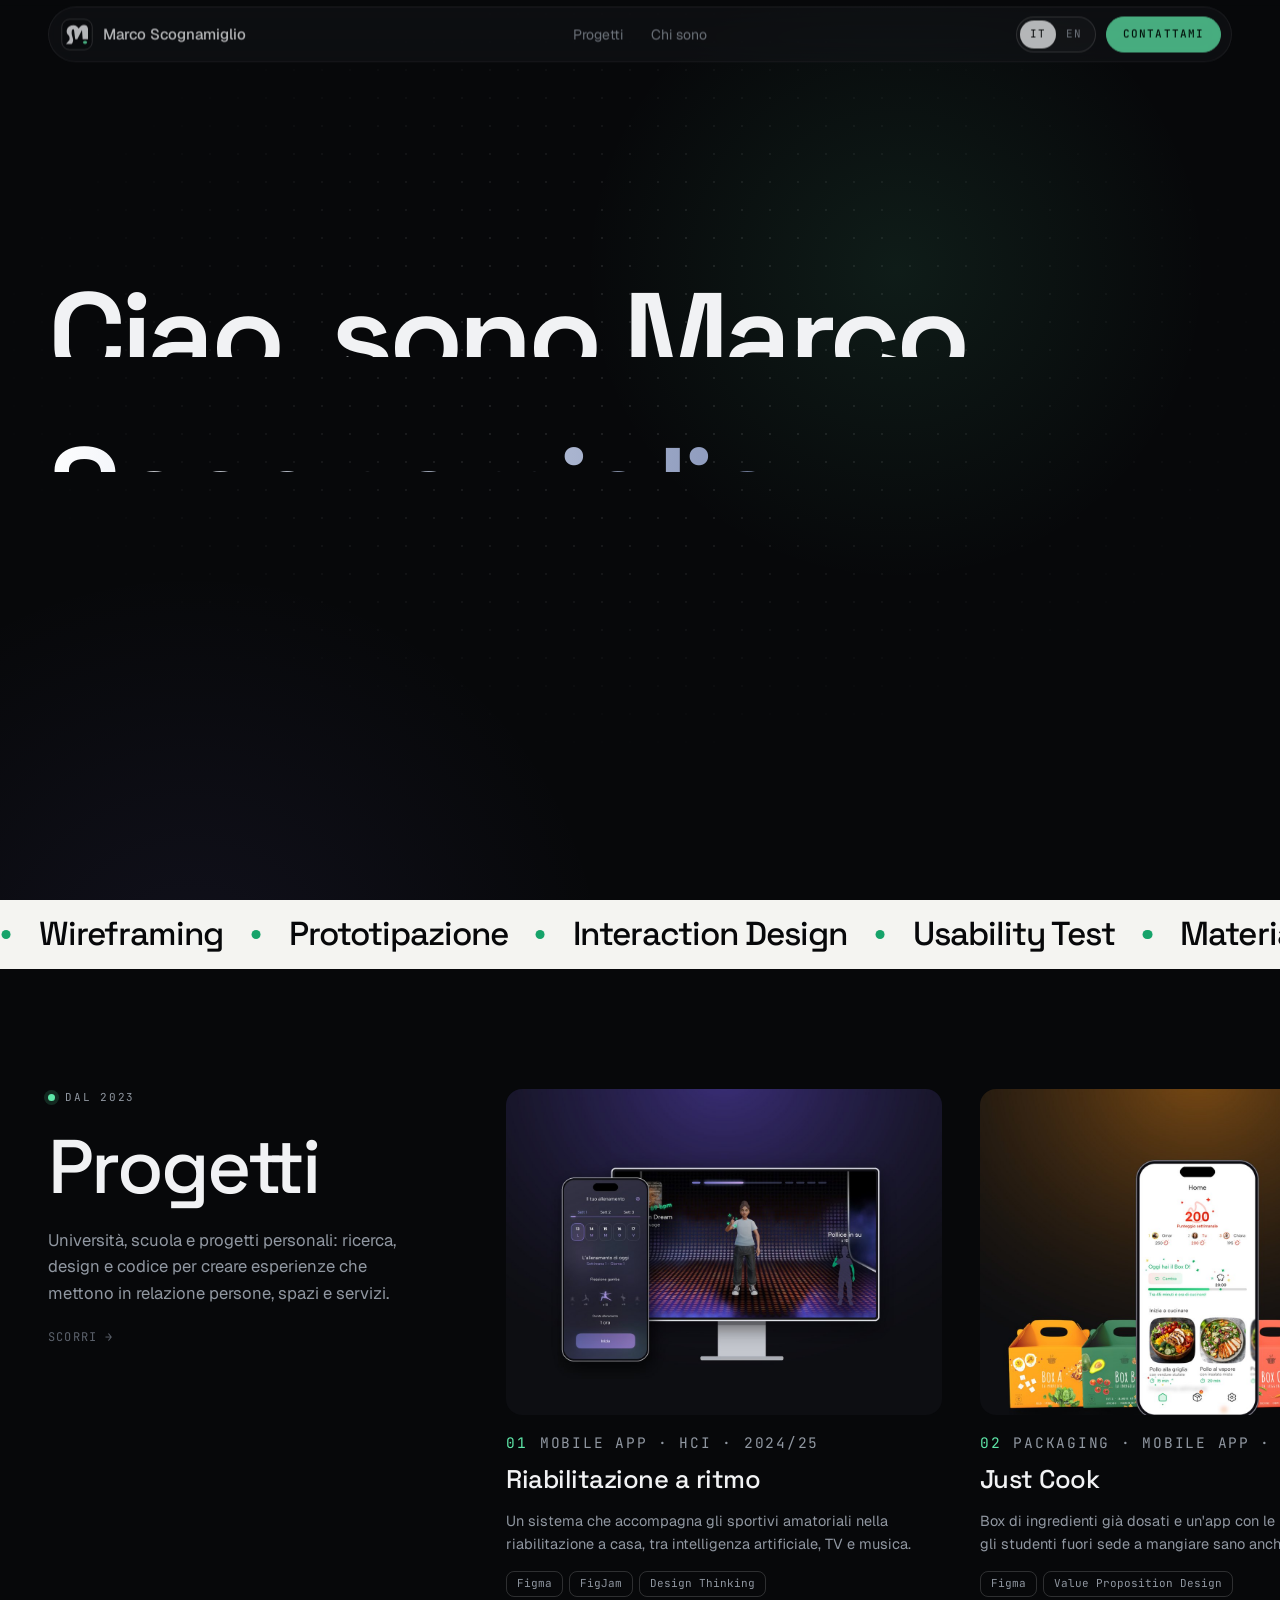
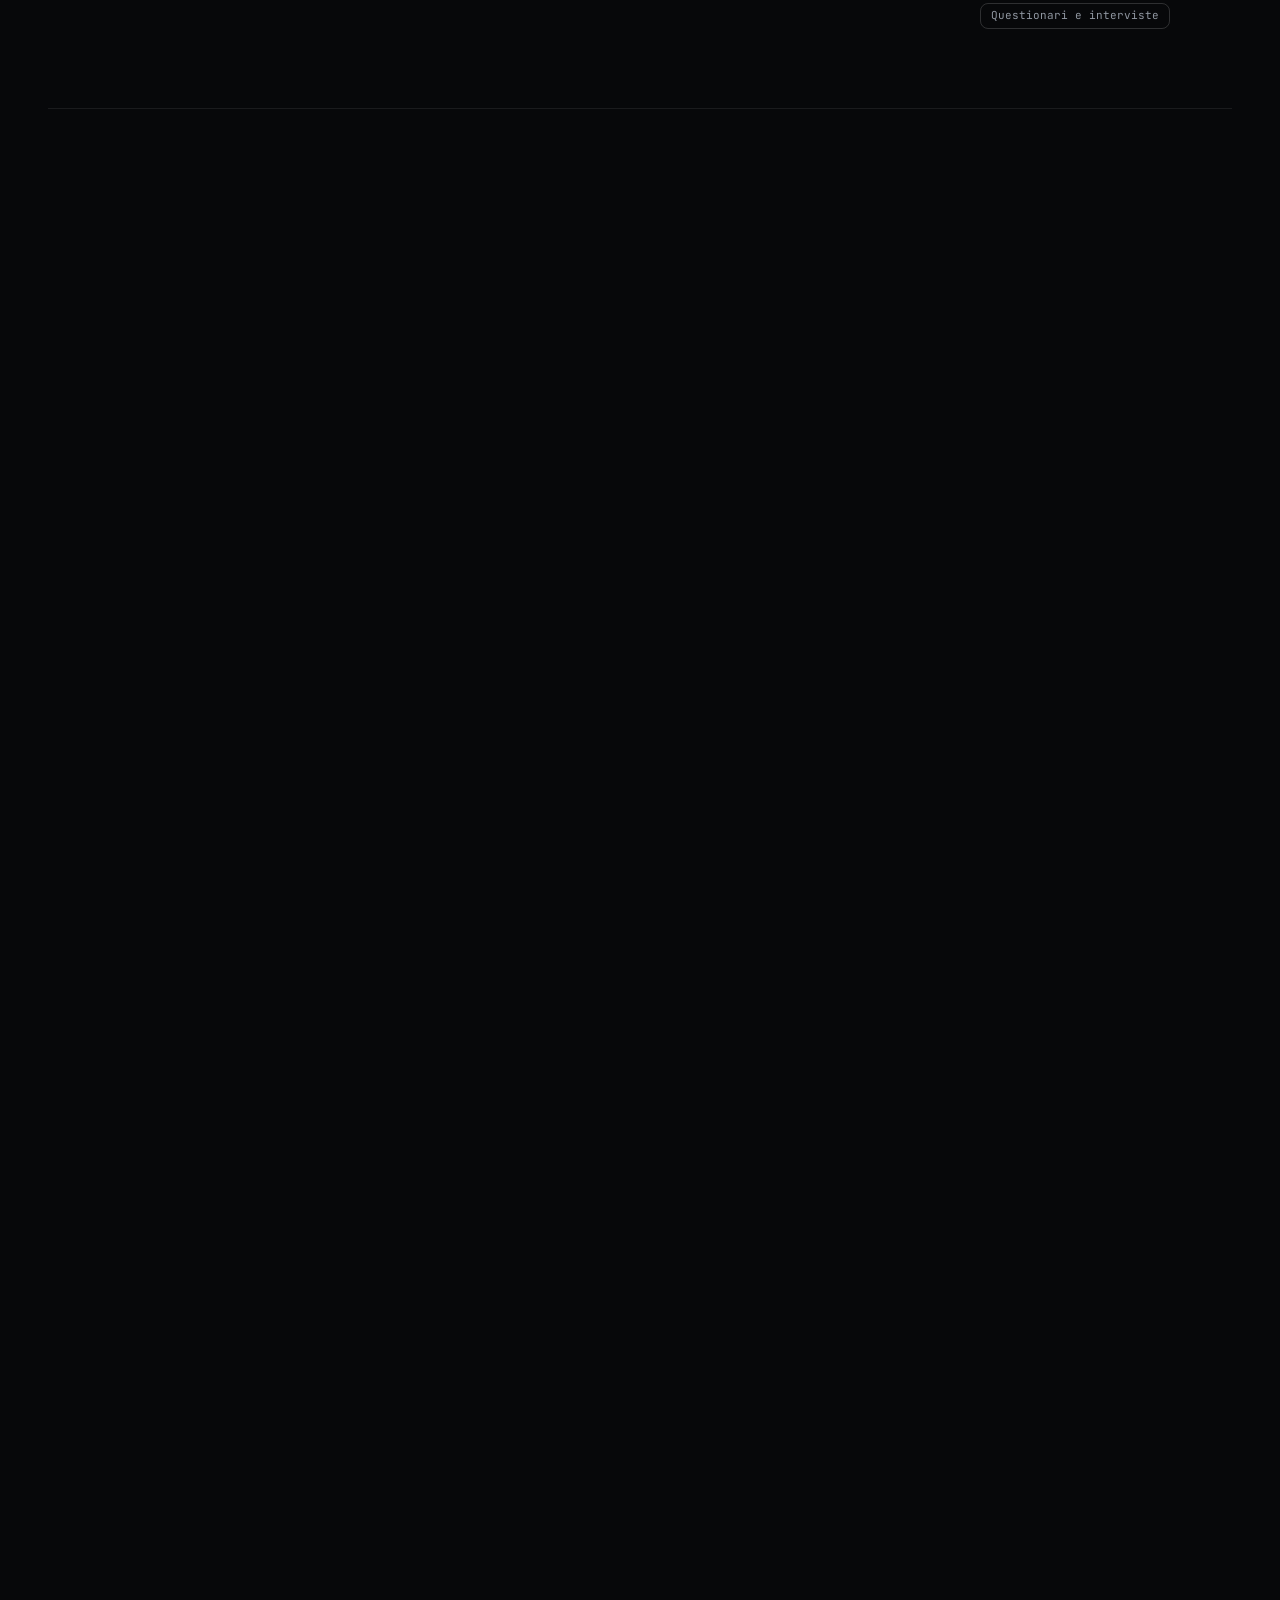
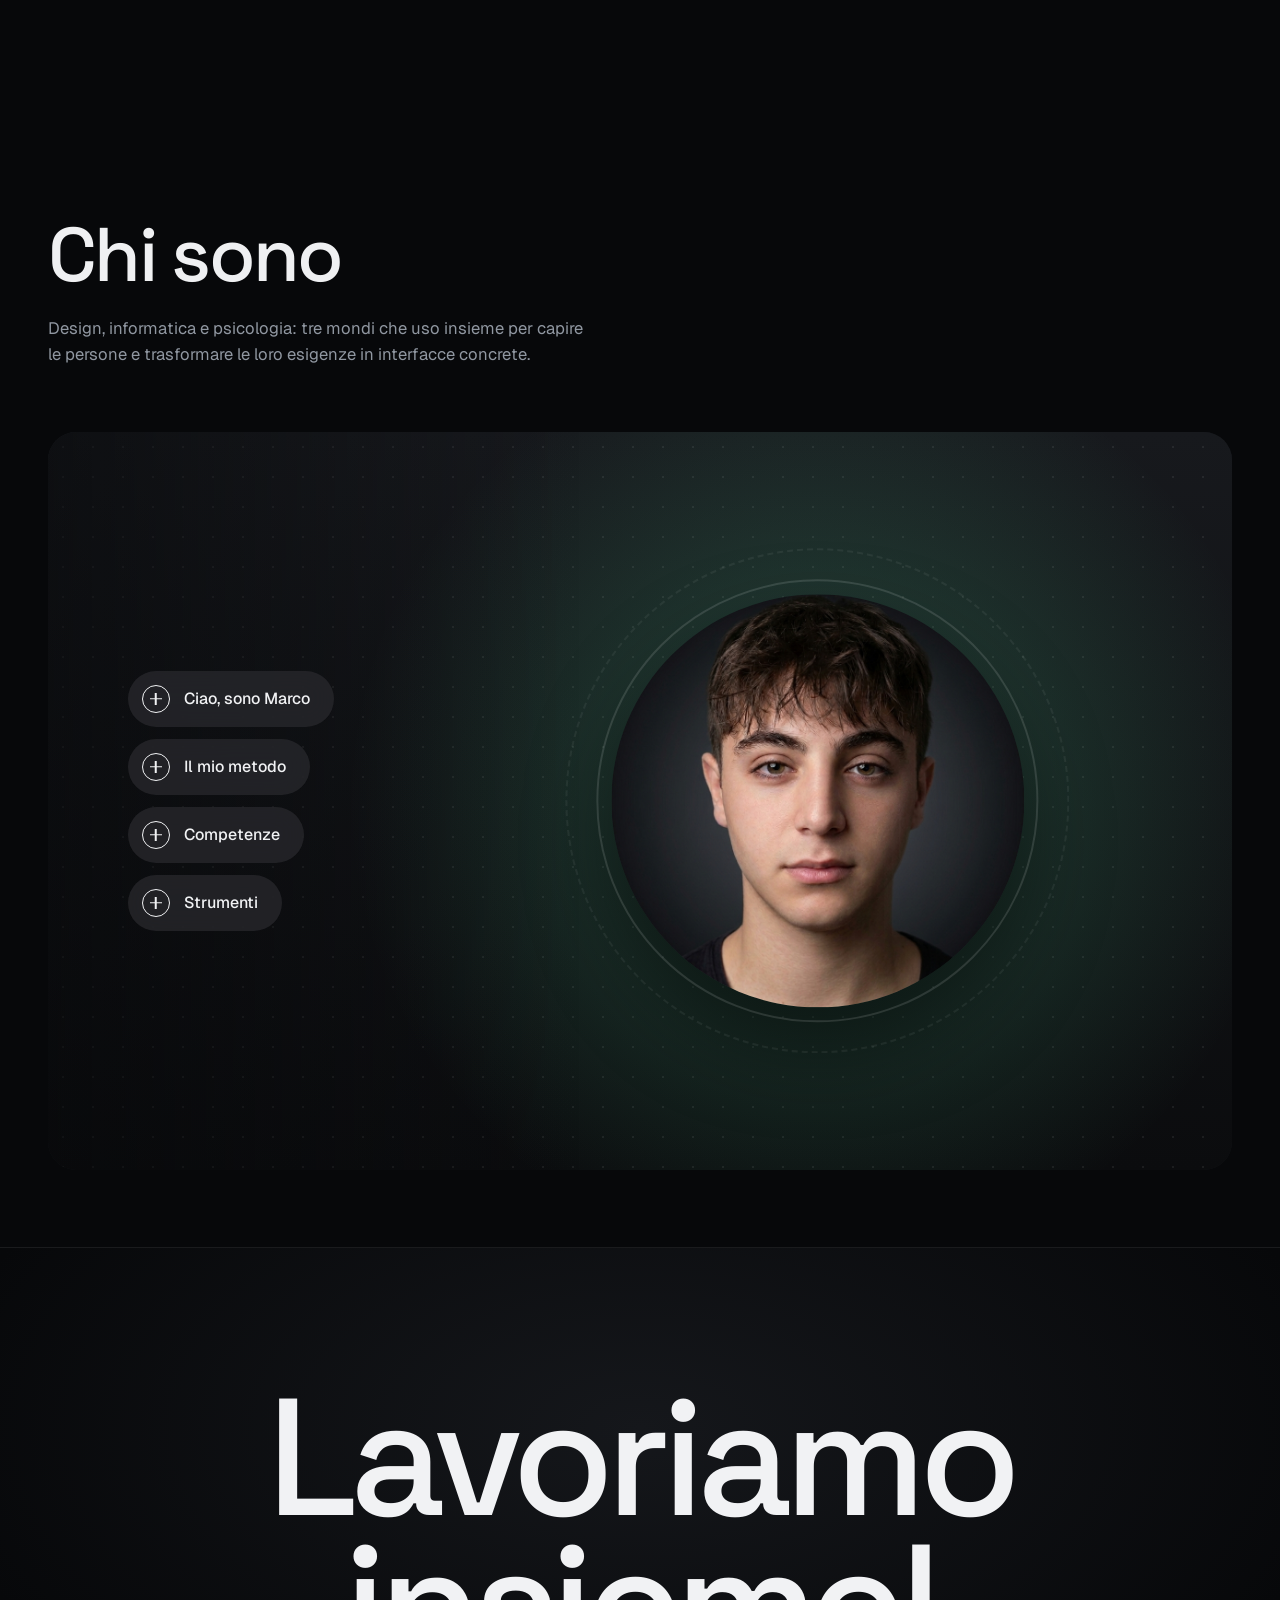
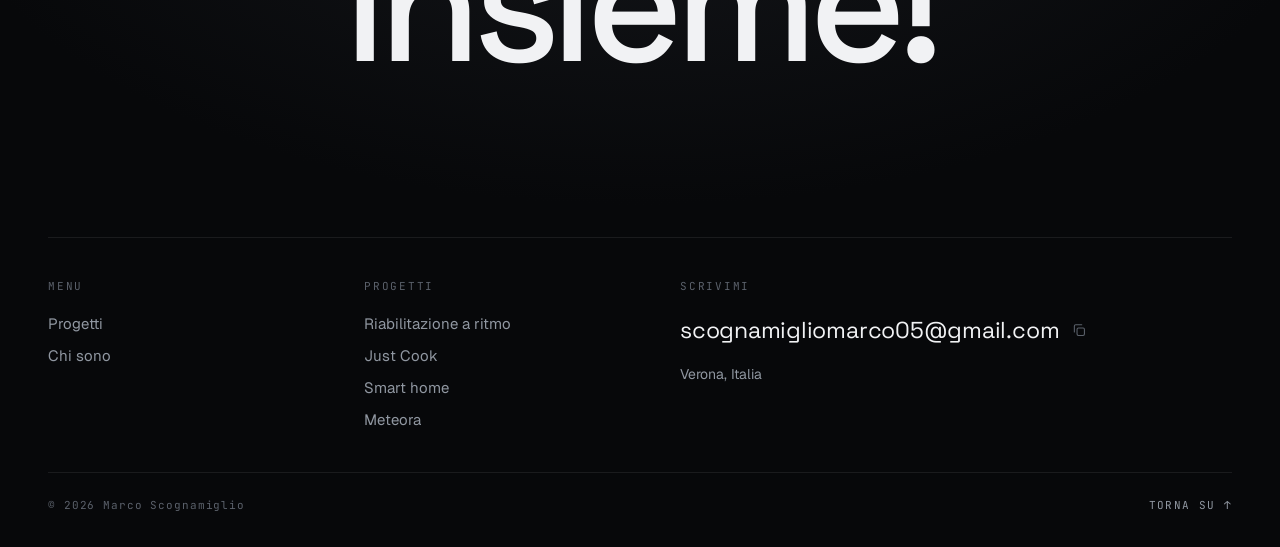
==== index.html @ 73469841 "Portfolio di Marco Scognamiglio Co-Authored-By: Claude Opus 5.5 <noreply@anthropic.com>" ====
<!doctype html>
<html lang="it">
<head>
  <meta charset="utf-8">
  <meta name="viewport" content="width=device-width, initial-scale=1">
  <title>Marco Scognamiglio — Portfolio</title>
  <meta name="description" content="Portfolio di Marco Scognamiglio, studente di Interfacce e Tecnologie della Comunicazione all'Università di Trento. UX/UI design, interaction design e front-end.">
  <meta name="theme-color" content="#07080a">
  <meta name="color-scheme" content="dark">
  <link rel="icon" href="assets/favicon.svg?v=3" type="image/svg+xml">
  <link rel="preconnect" href="https://fonts.googleapis.com">
  <link rel="preconnect" href="https://fonts.gstatic.com" crossorigin>
  <link href="https://fonts.googleapis.com/css2?family=Geist:wght@300;400;500;600&family=JetBrains+Mono:wght@400;500;700&family=Space+Grotesk:wght@400;500;600;700&display=swap" rel="stylesheet">
  <link rel="stylesheet" href="css/style.css?v=2026-10-05.17">
  <script>document.documentElement.classList.add('js');</script>
</head>
<body data-page="home">

  <!-- Loader: il nome si "accende" lettera per lettera -->
  <div class="loader" aria-hidden="true">
    <div class="loader-name">Marco Scognamiglio</div>
    <div class="loader-bar"><span></span></div>
  </div>

  <div class="cursor" aria-hidden="true"><span class="cursor-label"></span></div>

  <!-- Navbar, menu e footer vengono generati da js/main.js -->
  <header class="nav" data-nav></header>
  <div class="menu" id="menu" data-menu></div>

  <main>
    <!-- HERO -->
    <section class="hero" id="home">
      <div class="hero-grid" aria-hidden="true"></div>
      <div class="hero-glow" aria-hidden="true"></div>

      <div class="container hero-content">
        <p class="tag hero-tag" data-intro><i class="dot dot-live"></i><span data-i18n>Portfolio · Verona/Trento</span></p>

        <h1 class="hero-title">
          <span class="line"><span class="line-inner" data-i18n>Ciao, sono Marco</span></span>
          <span class="line"><span class="line-inner"><span class="grad">Scognamiglio</span></span></span>
        </h1>

        <p class="hero-sub" data-intro data-i18n>
          <span class="hero-role">UX/UI Designer</span> che progetta interfacce digitali chiare, accessibili e umane.
        </p>

        <p class="hero-text" data-intro data-i18n>
          Ogni progetto che creo nasce da una persona: ascolto le sue abitudini,
          le sue difficoltà, quello che non dice. E lo trasformo in qualcosa
          che può usare davvero.
        </p>

        <div class="hero-actions" data-intro data-hero-actions></div>
      </div>

      <a href="#progetti" class="scroll-hint" data-link data-intro>
        <span data-i18n>Scroll</span><i></i>
      </a>
    </section>

    <!-- MARQUEE -->
    <div class="marquee" aria-hidden="true"><div class="marquee-track" data-marquee></div></div>

    <!-- PROGETTI (scorrimento orizzontale) -->
    <section class="playground" id="progetti">
      <div class="play-track" data-play-track>
        <div class="play-intro">
          <p class="tag"><i class="dot"></i><span data-i18n>Dal 2023</span></p>
          <h2 class="h2" data-i18n>Progetti</h2>
          <p class="lead" data-i18n>Università, scuola e progetti personali: ricerca, design e codice per creare esperienze che mettono in relazione persone, spazi e servizi.</p>
          <p class="play-hint mono" data-i18n>Scorri <span aria-hidden="true">→</span></p>
        </div>
      </div>
      <div class="play-progress" aria-hidden="true"><span data-play-progress></span></div>
    </section>

    <!-- CHI SONO (stile "product viewer": pillole che si aprono e cambiano l'immagine) -->
    <section class="about section" id="chi-sono">
      <div class="container">
        <header class="about-head">
          <h2 class="h2" data-reveal data-about-eyebrow></h2>
          <p class="lead" data-reveal data-about-headline></p>
        </header>

        <div class="viewer" data-viewer data-reveal>
          <div class="viewer-stage" data-viewer-stage></div>
          <div class="viewer-controls">
            <div class="viewer-paddles">
              <button class="viewer-paddle" data-viewer-prev aria-label="Voce precedente" data-i18n-label>
                <svg viewBox="0 0 24 24" aria-hidden="true"><path d="M6 15l6-6 6 6" fill="none" stroke="currentColor" stroke-width="2" stroke-linecap="round" stroke-linejoin="round"/></svg>
              </button>
              <button class="viewer-paddle" data-viewer-next aria-label="Voce successiva" data-i18n-label>
                <svg viewBox="0 0 24 24" aria-hidden="true"><path d="M6 9l6 6 6-6" fill="none" stroke="currentColor" stroke-width="2" stroke-linecap="round" stroke-linejoin="round"/></svg>
              </button>
            </div>
            <ul class="viewer-list" data-viewer-list></ul>
          </div>
          <button class="viewer-close" data-viewer-close aria-label="Chiudi" data-i18n-label>
            <svg viewBox="0 0 24 24" aria-hidden="true"><path d="M7 7l10 10M17 7L7 17" fill="none" stroke="currentColor" stroke-width="2" stroke-linecap="round"/></svg>
          </button>
        </div>
      </div>
    </section>
  </main>

  <footer class="footer" id="contatti" data-footer></footer>

  <!-- librerie salvate nel progetto: funzionano anche se i CDN sono bloccati -->
  <script src="js/vendor/gsap.min.js"></script>
  <script src="js/vendor/ScrollTrigger.min.js"></script>
  <script src="js/vendor/lenis.min.js"></script>
  <script src="js/data.js?v=2026-10-05.17"></script>
  <script src="js/i18n.js?v=2026-10-05.17"></script>
  <script src="js/main.js?v=2026-10-05.17"></script>
  <script src="js/viewer.js?v=2026-10-05.17"></script>
  <script src="js/home.js?v=2026-10-05.17"></script>
</body>
</html>
---- css/style.css ----
/* =========================================================
   Portfolio — Marco Scognamiglio
   ========================================================= */

:root {
  --bg: #07080a;
  --bg-2: #0c0d10;
  --surface: #111317;
  --surface-2: #16191e;
  --line: rgba(255, 255, 255, 0.08);
  --line-2: rgba(255, 255, 255, 0.16);
  --text: #f1f2f4;
  --muted: #9097a1;
  --dim: #5b616b;
  --accent: #5ee6a8;
  --accent-ink: #03140c;
  --grad: linear-gradient(100deg, #ffffff 0%, #d3dbeb 40%, #7f8db3 100%);

  --f-display: "Space Grotesk", system-ui, sans-serif;
  --f-body: "Geist", system-ui, sans-serif;
  --f-mono: "JetBrains Mono", ui-monospace, monospace;

  --container: 1280px;
  --gutter: clamp(16px, 4vw, 48px);
  --radius: 18px;
  --ease: cubic-bezier(0.16, 1, 0.3, 1);
}

/* ---------- Base ---------- */
*, *::before, *::after { box-sizing: border-box; }
html { -webkit-text-size-adjust: 100%; }
html.lenis, html.lenis body { height: auto; }
.lenis.lenis-smooth { scroll-behavior: auto !important; }
.lenis.lenis-stopped { overflow: hidden; }

body {
  margin: 0;
  background: var(--bg);
  color: var(--text);
  font-family: var(--f-body);
  font-size: 16px;
  line-height: 1.6;
  -webkit-font-smoothing: antialiased;
  -moz-osx-font-smoothing: grayscale;
  overflow-x: hidden; /* riserva per Safari < 16 */
  overflow-x: clip;
}
img, svg { display: block; max-width: 100%; }
a { color: inherit; text-decoration: none; }
a, button { -webkit-tap-highlight-color: transparent; }
button { font: inherit; color: inherit; background: none; border: 0; padding: 0; cursor: pointer; }
ul, ol { list-style: none; margin: 0; padding: 0; }
h1, h2, h3, p { margin: 0; }
::selection { background: var(--accent); color: var(--accent-ink); }
:focus-visible { outline: 2px solid var(--accent); outline-offset: 4px; border-radius: 6px; }

.container { width: 100%; max-width: calc(var(--container) + var(--gutter) * 2); margin: 0 auto; padding: 0 var(--gutter); }
.section { padding: clamp(96px, 14vw, 180px) 0; }
/* "Chi sono" sta tra Progetti e il footer: margini ridotti per non lasciare troppo vuoto */
.about.section { padding: clamp(56px, 5vw, 64px) 0 clamp(64px, 6vw, 96px); }
.mono { font-family: var(--f-mono); }

.h2 {
  font-family: var(--f-display);
  font-weight: 500;
  font-size: clamp(2.5rem, 6vw, 4.75rem);
  line-height: 1;
  letter-spacing: -0.035em;
}
.lead { color: var(--muted); font-size: clamp(1rem, 1.3vw, 1.15rem); max-width: 34rem; line-height: 1.6; text-wrap: pretty; } /* evita parole isolate a fine paragrafo */

.tag {
  display: inline-flex; align-items: center; gap: 10px;
  font-family: var(--f-mono); font-size: 11px; letter-spacing: 0.16em; text-transform: uppercase;
  color: var(--muted);
}
.dot {
  width: 7px; height: 7px; border-radius: 50%; background: var(--accent);
  box-shadow: 0 0 0 4px rgba(94, 230, 168, 0.15);
  flex: none;
}
/* pallino "live": lampeggia con un alone che si allarga */
.dot-live { animation: dot-live 1.6s ease-in-out infinite; }
@keyframes dot-live {
  0%, 100% { opacity: 1; box-shadow: 0 0 0 0 var(--pulse, rgba(94, 230, 168, .45)); }
  50% { opacity: .35; box-shadow: 0 0 0 6px var(--pulse-0, rgba(94, 230, 168, 0)); }
}

/* ---------- Bottoni ---------- */
.btn {
  display: inline-flex; align-items: center; gap: 10px;
  height: 42px; padding: 0 16px; border-radius: 10px;
  font-family: var(--f-mono); font-size: 12px; letter-spacing: 0.02em;
  border: 1px solid var(--line-2); background: rgba(255, 255, 255, 0.02);
  transition: background .3s var(--ease), border-color .3s var(--ease), color .3s var(--ease), transform .3s var(--ease);
  white-space: nowrap;
}
.btn:hover { background: rgba(255, 255, 255, 0.06); border-color: rgba(255, 255, 255, 0.3); }
.btn svg { width: 15px; height: 15px; flex: none; }
/* bottone che copia l'email */
.btn-copy { justify-content: center; }
.btn-copy-icon, .btn-copy-hint { display: inline-flex; }
.btn-copy-hint { color: var(--dim); margin-left: 2px; transition: color .3s; }
.btn-copy.is-copied { border-color: var(--accent); color: var(--accent); background: rgba(94, 230, 168, .08); }
.btn-copy.is-copied .btn-copy-hint { display: none; }
@media (hover: hover) and (pointer: fine) { .btn-copy:hover .btn-copy-hint { color: var(--text); } }
@media (max-width: 380px) { .btn-copy { padding: 0 12px; gap: 8px; font-size: 11.5px; letter-spacing: 0; } } /* telefoni piccoli: l'email entra per intero */
/* testo solo per screen reader */
.sr-only { position: absolute; width: 1px; height: 1px; padding: 0; margin: -1px; overflow: hidden; clip: rect(0 0 0 0); clip-path: inset(50%); white-space: nowrap; border: 0; }
.btn-light { background: #fff; color: #07080a; border-color: #fff; font-weight: 500; letter-spacing: 0.08em; text-transform: uppercase; }
.btn-light:hover { background: var(--accent); border-color: var(--accent); color: var(--accent-ink); }
.btn-accent { background: var(--accent); color: var(--accent-ink); border-color: var(--accent); font-weight: 500; letter-spacing: 0.1em; text-transform: uppercase; height: 36px; font-size: 11px; }
.btn-accent:hover { background: #8af0c2; border-color: #8af0c2; }

/* ---------- Loader ---------- */
.loader {
  position: fixed; inset: 0; z-index: 200;
  display: grid; place-items: center; align-content: center; gap: 24px;
  background: radial-gradient(60% 60% at 50% 45%, #17191d 0%, var(--bg) 70%);
}
.loader-name {
  font-family: var(--f-display); font-weight: 500;
  font-size: clamp(1.6rem, 4vw, 2.6rem); letter-spacing: -0.02em;
  color: #2a2d33;
}
.loader-bar { width: 140px; height: 1px; background: var(--line); overflow: hidden; }
.loader-bar span { display: block; height: 100%; background: var(--text); transform: scaleX(0); transform-origin: left; }
html:not(.js) .loader { display: none; }

/* ---------- Cursore personalizzato ---------- */
.cursor {
  position: fixed; top: 0; left: 0; z-index: 150;
  width: 12px; height: 12px; margin: -6px 0 0 -6px;
  border-radius: 50%; background: #fff;
  pointer-events: none; mix-blend-mode: difference;
  display: grid; place-items: center;
  opacity: 0;
  transition: width .45s var(--ease), height .45s var(--ease), margin .45s var(--ease), background .3s, opacity .3s;
}
.cursor.is-visible { opacity: 1; }
.cursor.is-hover { width: 44px; height: 44px; margin: -22px 0 0 -22px; }
.cursor.is-drag { width: 44px; height: 44px; margin: -22px 0 0 -22px; } /* come sopra i link */
/* sopra i progetti: vetro smerigliato bianco, leggermente trasparente */
.cursor.has-label {
  width: 104px; height: 104px; margin: -52px 0 0 -52px;
  mix-blend-mode: normal;
  background: rgba(255, 255, 255, .7);
  -webkit-backdrop-filter: blur(16px) saturate(1.4); backdrop-filter: blur(16px) saturate(1.4);
}
.cursor-label {
  font-family: var(--f-body); font-size: 12px; font-weight: 500; line-height: 1.2;
  color: #07080a; text-align: center; max-width: 70px;
  opacity: 0; transform: scale(.6); transition: opacity .3s, transform .45s var(--ease);
}
.cursor.has-label .cursor-label { opacity: 1; transform: scale(1); }
@media (hover: none), (pointer: coarse) { .cursor { display: none !important; } }

/* ---------- Navbar ---------- */
.nav {
  position: fixed; top: 0; left: 0; right: 0; z-index: 100;
  padding: 14px var(--gutter);
  pointer-events: none;
}
.nav-inner {
  pointer-events: auto;
  display: flex; align-items: center; gap: 16px;
  max-width: var(--container); margin: 0 auto;
  height: 56px; padding: 0 10px 0 12px;
  /* il riquadro c'è da subito; scorrendo si restringe nella pillola compatta */
  background: rgba(20, 22, 26, 0.72);
  border: 1px solid var(--line); border-radius: 999px;
  -webkit-backdrop-filter: blur(16px); backdrop-filter: blur(16px);
  transition: max-width .8s var(--ease), height .8s var(--ease);
}
.nav-brand { display: flex; align-items: center; gap: 10px; font-weight: 500; font-size: 15px; white-space: nowrap; }
/* logo "terminale": ms_ con il cursore che lampeggia */
.nav-logo { width: 32px; height: 32px; flex: none; }

.nav-inner { position: relative; }
/* menu al centro della barra */
.nav-links { display: flex; gap: 28px; position: absolute; left: 50%; transform: translateX(-50%); font-size: 14px; color: var(--muted); }
.nav-links a { position: relative; padding: 6px 0; transition: color .3s; }
.nav-links a::after {
  content: ""; position: absolute; left: 0; right: 0; bottom: 0; height: 1px; background: currentColor;
  transform: scaleX(0); transform-origin: right; transition: transform .5s var(--ease);
}
.nav-links a:hover, .nav-links a.is-active { color: var(--text); }
.nav-links a:hover::after, .nav-links a.is-active::after { transform: scaleX(1); transform-origin: left; }
.nav-right { display: flex; align-items: center; gap: 10px; margin-left: auto; }
.nav-cta { border-radius: 999px; }
/* interruttore lingua IT / EN */
.lang-switch { display: inline-flex; padding: 3px; border-radius: 999px; border: 1px solid var(--line-2); background: rgba(255, 255, 255, .03); }
.lang-switch button {
  height: 28px; min-width: 36px; padding: 0 10px; border-radius: 999px;
  font-family: var(--f-mono); font-size: 11px; letter-spacing: .08em; color: var(--muted);
  transition: color .3s, background .3s;
}
.lang-switch button[aria-pressed="true"] { background: var(--text); color: #07080a; }
@media (hover: hover) and (pointer: fine) { .lang-switch button[aria-pressed="false"]:hover { color: var(--text); } }
.menu-lang-row { flex-basis: 100%; margin-bottom: 4px; display: flex; align-items: center; gap: 10px; } /* IT / EN e Contattami sopra l'email */
.menu-foot .menu-cta { border-radius: 999px; color: var(--accent-ink); }
.menu-foot .menu-cta:hover { color: var(--accent-ink); }

.nav-menu-btn {
  display: none; position: relative; width: 40px; height: 40px; border-radius: 12px;
  margin-left: auto;
}
/* tre puntini che, a menu aperto, diventano una X */
.nav-menu-btn span {
  position: absolute; left: 50%; top: 50%;
  width: 5px; height: 5px; border-radius: 3px; background: var(--accent);
  transform: translate(-50%, -50%) translateX(var(--x, 0));
  transition: transform .45s var(--ease), width .45s var(--ease), height .45s var(--ease), opacity .3s;
}
.nav-menu-btn span:nth-child(1) { --x: -9px; }
.nav-menu-btn span:nth-child(3) { --x: 9px; }
@media (hover: hover) and (pointer: fine) {
  body:not(.menu-open) .nav-menu-btn:hover span:nth-child(1) { transform: translate(-50%, -50%) translate(-9px, -3px); }
  body:not(.menu-open) .nav-menu-btn:hover span:nth-child(3) { transform: translate(-50%, -50%) translate(9px, 3px); }
}

/* Navbar compatta: dopo lo scroll diventa una pillola */
.nav.is-compact .nav-inner { max-width: 340px; height: 52px; }
.nav.is-compact .nav-links,
.nav.is-compact .nav-right { display: none; }
.nav.is-compact .nav-menu-btn { display: flex; }

/* ---------- Menu a tendina (si apre sotto la barra) ---------- */
.menu {
  position: fixed; z-index: 90; top: 78px; left: 50%;
  width: min(340px, calc(100vw - 2 * var(--gutter)));
  padding: 14px 14px 18px;
  background: rgba(20, 22, 26, 0.92);
  border: 1px solid var(--line-2); border-radius: 24px;
  -webkit-backdrop-filter: blur(18px); backdrop-filter: blur(18px);
  box-shadow: 0 24px 60px rgba(0, 0, 0, .5);
  transform-origin: top center;
  opacity: 0; visibility: hidden; transform: translate(-50%, -10px) scale(.97);
  transition: opacity .3s var(--ease), transform .45s var(--ease), visibility 0s .45s;
}
@media (max-width: 899px) { .menu { width: calc(100vw - 2 * var(--gutter)); } } /* sul telefono larga come la barra */
body.menu-open .menu { opacity: 1; visibility: visible; transform: translate(-50%, 0) scale(1); transition: opacity .3s var(--ease), transform .45s var(--ease), visibility 0s; }
.menu-links { display: grid; gap: 2px; }
.menu-links a {
  display: flex; align-items: center; gap: 14px;
  padding: 12px 12px; border-radius: 14px;
  font-family: var(--f-display); font-weight: 500;
  font-size: 1.35rem; line-height: 1.1; letter-spacing: -0.02em;
  color: var(--text);
  transition: background .3s, color .3s;
}
.menu-links a span { font-family: var(--f-mono); font-size: 11px; letter-spacing: .1em; color: var(--accent); }
.menu-links a:hover { background: rgba(255, 255, 255, .06); }
.menu-foot {
  margin-top: 12px; padding: 14px 12px 0; border-top: 1px solid var(--line);
  display: flex; flex-wrap: wrap; align-items: center; gap: 10px 20px;
  font-family: var(--f-mono); font-size: 11.5px; color: var(--muted);
}
.menu-copy { font: inherit; color: inherit; padding: 0; background: none; border: 0; cursor: pointer; transition: color .3s; }
.menu-copy.is-copied { color: var(--accent); }
.menu-foot a:hover, .menu-copy:hover { color: var(--accent); }
body.menu-open .nav-menu-btn span { width: 20px; height: 2px; }
body.menu-open .nav-menu-btn span:nth-child(1) { transform: translate(-50%, -50%) rotate(45deg); }
body.menu-open .nav-menu-btn span:nth-child(2) { opacity: 0; transform: translate(-50%, -50%) scale(0); }
body.menu-open .nav-menu-btn span:nth-child(3) { transform: translate(-50%, -50%) rotate(-45deg); }

/* ---------- Hero ---------- */
.hero {
  position: relative; min-height: 100vh; min-height: 100svh;
  display: flex; align-items: center;
  padding: 120px 0 120px;
  overflow: hidden;
}
.hero-grid {
  position: absolute; inset: 0;
  background-image: radial-gradient(rgba(255, 255, 255, 0.09) 1px, transparent 1px);
  background-size: 28px 28px;
  -webkit-mask-image: radial-gradient(70% 60% at 50% 40%, #000 20%, transparent 75%);
  mask-image: radial-gradient(70% 60% at 50% 40%, #000 20%, transparent 75%);
}
.hero-glow {
  position: absolute; inset: 0; pointer-events: none;
  background:
    radial-gradient(520px circle at var(--mx, 70%) var(--my, 30%), rgba(94, 230, 168, 0.09), transparent 60%),
    radial-gradient(700px circle at 15% 110%, rgba(139, 124, 246, 0.08), transparent 60%);
}
.hero-content { position: relative; }
.hero-tag {
  height: 28px; padding: 0 12px; border-radius: 999px;
  border: 1px solid var(--line-2); background: rgba(255, 255, 255, 0.02);
  margin-bottom: 36px;
}
.hero-title {
  font-family: var(--f-display); font-weight: 600;
  font-size: clamp(3rem, 9.5vw, 8.5rem);
  line-height: 0.95; letter-spacing: -0.045em;
  margin-bottom: 36px;
}
.line { display: block; overflow: hidden; padding-bottom: 0.1em; margin-bottom: -0.1em; }
.line-inner { display: inline-block; }
.js .line-inner { transform: translateY(110%); }
.grad { background: var(--grad); -webkit-background-clip: text; background-clip: text; color: transparent; }

.hero-sub {
  font-size: clamp(1.25rem, 2.3vw, 1.9rem); font-weight: 300; line-height: 1.35; letter-spacing: -0.01em;
  max-width: 44rem; margin-bottom: 28px;
}
/* il ruolo è l'unico accento verde della frase (senza sottolineatura: non deve sembrare un link) */
.hero-role { font-weight: 500; color: var(--accent); white-space: nowrap; }
.hero-text { color: var(--muted); max-width: 36rem; font-size: 15.5px; line-height: 1.75; margin-bottom: 36px; }
.hero-actions { display: flex; flex-wrap: wrap; gap: 10px; }

.scroll-hint {
  position: absolute; left: 50%; bottom: 28px; transform: translateX(-50%);
  display: grid; justify-items: center; gap: 10px;
  font-family: var(--f-mono); font-size: 10px; letter-spacing: .3em; text-transform: uppercase; color: var(--dim);
}
.scroll-hint i { width: 1px; height: 44px; background: var(--line-2); position: relative; overflow: hidden; }
.scroll-hint i::after {
  content: ""; position: absolute; left: 0; top: 0; width: 100%; height: 40%;
  background: var(--text); animation: scrollLine 1.8s var(--ease) infinite;
}
@keyframes scrollLine { from { transform: translateY(-100%); } to { transform: translateY(260%); } }
.js [data-intro] { opacity: 0; }

/* ---------- Marquee ---------- */
.marquee { background: #f4f4f1; color: #07080a; overflow: hidden; padding: clamp(10px, 1.4vw, 16px) 0; }
.marquee-track { display: flex; width: max-content; will-change: transform; }
.marquee-item {
  display: flex; align-items: center; gap: clamp(18px, 2.2vw, 32px);
  padding-right: clamp(18px, 2.2vw, 32px);
  font-family: var(--f-display); font-weight: 500;
  font-size: clamp(1.3rem, 2.6vw, 2.3rem); letter-spacing: -0.03em; line-height: 1.1;
  white-space: nowrap;
}
.marquee-item::after { content: ""; width: .28em; height: .28em; border-radius: 50%; background: #16a36a; }

/* ---------- Progetti (scroll orizzontale) ---------- */
.playground { position: relative; overflow: hidden; padding: clamp(80px, 10vw, 120px) 0; }
/* su computer il titolo parte alla stessa altezza delle card (non centrato), così sopra c'è meno vuoto */
.playground:not(.is-native) .play-intro { align-self: flex-start; }
.play-track {
  display: flex; align-items: center; gap: clamp(20px, 3vw, 40px);
  width: max-content;
  padding: 0 var(--gutter);
  will-change: transform;
}
.play-intro { width: min(420px, 80vw); flex: none; display: grid; gap: 22px; padding-right: 3vw; }
.play-hint { font-size: 12px; color: var(--dim); letter-spacing: .1em; text-transform: uppercase; }
.play-card { width: clamp(280px, min(34vw, calc((100vh - 330px) * 4 / 3)), 520px); flex: none; display: grid; gap: 16px; align-content: start; align-self: flex-start; } /* tutte allineate in alto, anche se il testo è più lungo */
.play-media { position: relative; aspect-ratio: 4 / 3; border-radius: 16px; overflow: hidden; background: var(--surface); }
.play-media img { width: 100%; height: 100%; object-fit: cover; transition: transform 1s var(--ease); }
/* progetto in corso: etichetta sull'immagine, la card non è cliccabile */
.play-soon {
  position: absolute; top: 14px; left: 14px; display: inline-flex; align-items: center; gap: 8px;
  height: 30px; padding: 0 12px; border-radius: 999px; font-family: var(--f-mono); font-size: 11px; letter-spacing: .1em; text-transform: uppercase;
  color: var(--text); background: rgba(9, 10, 12, .6); border: 1px solid var(--line-2); -webkit-backdrop-filter: blur(10px); backdrop-filter: blur(10px);
}
.play-card.is-soon { cursor: pointer; }
.play-card.is-shaking { animation: soon-shake .5s cubic-bezier(.36,.07,.19,.97) both; }
@keyframes soon-shake {
  10%, 90% { transform: translateX(-2px); }
  20%, 80% { transform: translateX(4px); }
  30%, 50%, 70% { transform: translateX(-8px); }
  40%, 60% { transform: translateX(8px); }
}
@media (prefers-reduced-motion: reduce) { .play-card.is-shaking { animation: none; } }
/* avviso in basso al centro */
.soon-toast {
  position: fixed; left: 50%; bottom: max(24px, env(safe-area-inset-bottom)); z-index: 160;
  display: flex; align-items: center; gap: 10px; width: max-content; max-width: min(calc(100vw - 32px), 460px);
  padding: 12px 18px; border-radius: 16px; font-size: 14px; line-height: 1.4; color: var(--text);
  background: rgba(22, 25, 30, .92); border: 1px solid var(--line-2); box-shadow: 0 16px 40px rgba(0, 0, 0, .45);
  -webkit-backdrop-filter: blur(14px); backdrop-filter: blur(14px);
  opacity: 0; transform: translate(-50%, 16px); pointer-events: none;
  transition: opacity .35s var(--ease), transform .5s var(--ease);
}
.soon-toast.is-visible { opacity: 1; transform: translate(-50%, 0); }
.play-meta { display: flex; gap: 12px; font-family: var(--f-mono); font-size: 11px; letter-spacing: .12em; text-transform: uppercase; color: var(--muted); margin-bottom: -6px; }
.play-meta span { color: var(--accent); }
.play-card h3 { font-family: var(--f-display); font-weight: 500; font-size: clamp(1.4rem, 2vw, 1.9rem); letter-spacing: -0.02em; line-height: 1.1; }
.play-card p { color: var(--muted); font-size: 14.5px; max-width: 30rem; }
.chips { display: flex; flex-wrap: wrap; gap: 6px; }
.chips li {
  height: 26px; padding: 0 10px; border-radius: 8px; display: inline-flex; align-items: center;
  border: 1px solid var(--line-2); font-family: var(--f-mono); font-size: 11px; color: var(--muted);
}
.play-progress { position: absolute; left: var(--gutter); right: var(--gutter); bottom: 40px; height: 1px; background: var(--line); }
.play-progress span { display: block; height: 100%; background: var(--text); transform: scaleX(0); transform-origin: left; }

/* Versione senza blocco (telefono / animazioni ridotte): introduzione sopra, card da scorrere col dito */
.playground.is-native { overflow: visible; padding: clamp(56px, 10vw, 96px) 0 clamp(56px, 8vw, 96px); }
.is-native .play-intro { width: auto; max-width: 34rem; padding: 0 var(--gutter); margin-bottom: 36px; }
.is-native .play-track {
  width: auto; align-items: start;
  overflow-x: auto; overscroll-behavior-x: contain;
  scroll-snap-type: x mandatory;
  /* ogni card si ferma al centro dello schermo, anche la prima e l'ultima */
  padding: 0 calc((100% - min(80vw, 440px)) / 2) 4px;
  scrollbar-width: none;
  will-change: auto;
}
.is-native .play-track::-webkit-scrollbar { display: none; }
.is-native .play-track::after { content: ""; flex: 0 0 1px; margin-left: -1px; } /* Safari: tiene il margine anche dopo l'ultima card */
.is-native .play-card { width: min(80vw, 440px); scroll-snap-align: center; }
.is-native .play-progress { position: relative; left: auto; right: auto; bottom: auto; margin: 32px var(--gutter) 0; }

/* ---------- Chi sono (stile "product viewer") ---------- */
/* stesso stile di titolo e sottotitolo della sezione Progetti */
.about-head { display: grid; gap: 22px; margin-bottom: clamp(36px, 5vw, 64px); }

.viewer {
  position: relative; isolation: isolate;
  height: clamp(720px, 82vh, 800px);
  border-radius: 28px; overflow: hidden;
  background: var(--surface);
}
.viewer-stage { position: absolute; inset: 0; }
/* ogni immagine è un livello che compare in dissolvenza */
.viewer-stage > * {
  position: absolute; inset: 0; width: 100%; height: 100%;
  opacity: 0; transform: scale(1.04);
  transition: opacity .8s var(--ease), transform 1.4s var(--ease);
}
.viewer-stage > img { object-fit: cover; object-position: 70% 50%; }
.viewer-stage > .is-active { opacity: 1; transform: none; }
/* i livelli nascosti non devono "rubare" il mouse a quello visibile */
.viewer-stage > :not(.is-active) { pointer-events: none; }

/* illustrazioni (Competenze, Strumenti): tessere disegnate nella pagina, che si illuminano col cursore */
.stage-art { overflow: hidden; }
.stage-art svg { position: absolute; inset: 0; width: 100%; height: 100%; } /* inquadratura calcolata dal JS */
.tool-tile { transform-box: fill-box; transform-origin: center; transition: transform .45s var(--ease); }
.tool-tile .tile-bg { transition: stroke .3s, stroke-width .3s, fill .3s; }
.tool-tile.is-lit, .tool-tile.is-on { transform: scale(1.07); }
/* solo il contorno della tessera, non i disegni delle icone */
.tool-tile.is-lit .tile-bg, .tool-tile.is-on .tile-bg { stroke: var(--accent); stroke-width: 3; fill: #1d2622; }
/* riquadro del sistema nella pagina progetto: la pillola sotto il mouse si evidenzia */
.v-item.is-lit .v-plus { border-color: var(--accent); color: var(--accent); }
.ps-media.ps-viewer { display: block; }
/* mappa del sistema: stesso fondo del flusso, senza l'ombra laterale */
.ps-viewer .viewer { background: #111317; }
.ps-viewer .viewer-stage::after { display: none; }
/* Il mio metodo: le fasi, collegate alle tessere dell'illustrazione */
.v-phases { margin-top: 14px; display: grid; }
/* la card del metodo è più larga, così ogni fase sta in poche righe */
.v-item.is-open:has(.v-phases) { width: min(480px, calc(100vw - 2 * var(--gutter) - 100px)); }
.v-phases li {
  display: grid; grid-template-columns: 30px 1fr; gap: 10px;
  padding: 9px 0; border-top: 1px solid var(--line-2);
}
.v-phases li:last-child { padding-bottom: 0; }
.v-phase-num { font-family: var(--f-mono); font-size: 12px; color: var(--dim); padding-top: 3px; transition: color .3s; }
.v-phases strong { display: block; font-size: 15px; margin-bottom: 1px; transition: color .3s; }
.v-phases li span:not(.v-phase-num) { display: block; font-size: 13.5px; line-height: 1.4; color: var(--muted); }
.v-phases li.is-lit .v-phase-num, .v-phases li.is-lit strong { color: var(--accent); }
/* la voce corrispondente nell'elenco */
.v-tools li { transition: color .3s; }
.v-tool-icon { transition: border-color .3s, background .3s; }
.v-tools li.is-lit { color: var(--accent); }
/* Competenze: etichette della card collegate alla costellazione */
.chips li[data-tool] { transition: color .3s, border-color .3s, background .3s; }
.chips li.is-lit { color: var(--accent); border-color: var(--accent); background: rgba(94, 230, 168, .1); }
.tool-tile .tile-bg[stroke-opacity] { transition: stroke .3s, stroke-opacity .3s, stroke-width .3s, fill .3s; }
.tool-tile.is-lit .tile-bg { stroke-opacity: 1; }
.v-tools li.is-lit .v-tool-icon { border-color: var(--accent); background: rgba(94, 230, 168, .1); }
@media (prefers-reduced-motion: reduce) { .tool-tile.is-lit { transform: none; } .hl-controls { transform: none; } }

/* ritratto: la foto dentro un cerchio, con bagliore verde e anelli sottili */
.stage-portrait {
  --cx: 65%; --cy: 50%; --d: 56%; /* centro e diametro del cerchio (in % dell'altezza) */
  background:
    radial-gradient(circle at var(--cx) var(--cy), rgba(94, 230, 168, .26), rgba(94, 230, 168, 0) 55%),
    radial-gradient(rgba(255, 255, 255, .07) 1.3px, transparent 1.3px) 0 0 / 30px 30px,
    linear-gradient(180deg, #17191d, #0b0c0e);
}
.portrait-circle {
  position: absolute; left: var(--cx); top: var(--cy);
  height: var(--d); aspect-ratio: 1; transform: translate(-50%, -50%);
  border-radius: 50%;
  box-shadow: 0 40px 80px rgba(0, 0, 0, .5);
}
.portrait-circle img {
  width: 100%; height: 100%; border-radius: 50%;
  object-fit: cover; object-position: 50% 30%;
}
.portrait-circle::before, .portrait-circle::after {
  content: ""; position: absolute; border-radius: 50%; pointer-events: none;
}
.portrait-circle::before { inset: -3.5%; border: 2px solid rgba(255, 255, 255, .12); }
.portrait-circle::after { inset: -11%; border: 2px dashed rgba(255, 255, 255, .06); }
/* leggera ombra a sinistra per staccare le pillole dall'immagine */
.viewer-stage::after {
  content: ""; position: absolute; inset: 0; z-index: 1; pointer-events: none;
  background: linear-gradient(90deg, rgba(7, 8, 10, .55), transparent 45%);
}

.viewer-controls {
  position: absolute; top: 0; bottom: 0; left: 0; z-index: 2;
  display: flex; align-items: center; gap: 20px;
  padding-left: 24px;
  pointer-events: none;
}
.viewer-controls > * { pointer-events: auto; }
.viewer-paddles { display: grid; gap: 10px; opacity: 0; visibility: hidden; transition: opacity .3s, visibility 0s .3s; }
.viewer.is-open .viewer-paddles { opacity: 1; visibility: visible; transition: opacity .4s .2s; }
.viewer-paddle, .viewer-close {
  display: grid; place-items: center; border-radius: 50%;
  background: rgba(66, 66, 70, .72);
  -webkit-backdrop-filter: blur(12px); backdrop-filter: blur(12px);
  transition: background .3s;
}
.viewer-paddle { width: 36px; height: 36px; }
.viewer-paddle svg { width: 18px; height: 18px; }

.viewer-list { display: flex; flex-direction: column; align-items: flex-start; gap: 12px; }
.v-item {
  border-radius: 28px; overflow: hidden;
  background: rgba(42, 42, 46, .72);
  -webkit-backdrop-filter: blur(16px) saturate(1.4); backdrop-filter: blur(16px) saturate(1.4);
}
.v-pill {
  display: flex; align-items: center; gap: 14px;
  height: 56px; padding: 0 24px 0 14px;
  font-size: 16px; font-weight: 500; white-space: nowrap;
}
.v-plus { position: relative; flex: none; width: 28px; height: 28px; border-radius: 50%; border: 1.5px solid currentColor; transition: background .3s, border-color .3s; }
.v-plus::before, .v-plus::after {
  content: ""; position: absolute; left: 50%; top: 50%;
  width: 12px; height: 1.5px; background: currentColor;
  transform: translate(-50%, -50%);
}
.v-plus::after { transform: translate(-50%, -50%) rotate(90deg); }

.v-item.is-open { width: min(400px, calc(100vw - 2 * var(--gutter) - 100px)); }
/* da aperta la pillola resta solo per gli screen reader */
.v-item.is-open .v-pill {
  position: absolute; width: 1px; height: 1px; padding: 0; overflow: hidden;
  clip: rect(0 0 0 0); clip-path: inset(50%);
}
.v-panel { padding: 28px 30px; font-size: 16.5px; line-height: 1.5; color: #c4c8cf; }
.v-panel strong { color: var(--text); font-weight: 600; }
.v-panel .chips { margin-top: 18px; }
/* Competenze: etichetta di ogni gruppo */
.v-panel .v-group-label {
  margin: 18px 0 -10px; font-family: var(--f-mono); font-size: 10.5px;
  letter-spacing: .14em; text-transform: uppercase; color: var(--accent);
}
.v-panel .v-group-label + .chips { margin-top: 18px; }
/* Strumenti: icona a sinistra, nome a destra (2 colonne su computer, 1 su telefono) */
.v-tools { margin-top: 18px; display: grid; grid-template-columns: 1fr 1fr; gap: 12px 16px; }
.v-tools li { display: flex; align-items: center; gap: 12px; min-width: 0; font-size: 15px; font-weight: 500; color: var(--text); }
.v-tool-icon {
  flex: none; width: 36px; height: 36px; border-radius: 10px;
  display: grid; place-items: center;
  background: rgba(255, 255, 255, .05); border: 1px solid var(--line-2);
}
.v-tool-icon svg { width: 20px; height: 20px; }

.viewer-close {
  position: absolute; top: 20px; right: 20px; z-index: 3;
  width: 40px; height: 40px;
  opacity: 0; visibility: hidden; transform: scale(.8);
  transition: opacity .3s, transform .4s var(--ease), visibility 0s .4s, background .3s;
}
.viewer.is-open .viewer-close { opacity: 1; visibility: visible; transform: none; transition: opacity .3s .2s, transform .4s var(--ease) .2s, background .3s; }
.viewer-close svg { width: 20px; height: 20px; }

/* ---------- Footer ---------- */
.footer {
  position: relative; overflow: hidden;
  padding: clamp(72px, 7vw, 104px) 0 32px;
  background: radial-gradient(80% 60% at 50% 20%, #15171b 0%, var(--bg) 70%);
  border-top: 1px solid var(--line);
  /* "Contattami" porta qui: la sezione occupa almeno tutto lo schermo, così si arriva con
     "Lavoriamo insieme!" in primo piano e non a metà pagina sopra il footer */
  min-height: 100vh; min-height: 100svh; display: flex; flex-direction: column;
}
.footer > .container { flex: 1; display: flex; flex-direction: column; }
.footer-big, .footer-cols { margin-top: auto; } /* lo spazio in più si divide sopra e sotto la scritta */
.footer-big {
  display: block; text-align: center;
  font-family: var(--f-display); font-weight: 500;
  font-size: clamp(3.4rem, 13vw, 12rem); line-height: 0.92; letter-spacing: -0.05em;
  margin-bottom: clamp(72px, 10vw, 120px);
}
.footer-big .line { padding-bottom: .06em; }
.footer-big:hover .grad-hover { color: var(--accent); }
.grad-hover { transition: color .5s; }
.footer-cols {
  display: grid; grid-template-columns: 1fr 1fr 2fr; gap: 40px;
  padding: 40px 0; border-top: 1px solid var(--line);
}
.f-label { font-family: var(--f-mono); font-size: 11px; letter-spacing: .16em; text-transform: uppercase; color: var(--dim); margin-bottom: 16px; }
.footer-cols ul { display: grid; gap: 8px; font-size: 15px; }
.footer-cols ul a { color: var(--muted); transition: color .3s; }
.footer-cols ul a:hover { color: var(--text); }
.footer-email {
  display: inline-flex; align-items: center; gap: 12px; text-align: left;
  font-family: var(--f-display); font-size: clamp(1.1rem, 1.8vw, 1.5rem); letter-spacing: -0.01em;
  word-break: break-all; transition: color .3s;
}
.footer-copy-icon { width: .7em; height: .7em; flex: none; color: var(--dim); transition: color .3s; }
.footer-email.is-copied { color: var(--accent); }
.footer-email.is-copied .footer-copy-icon { display: none; }
@media (hover: hover) and (pointer: fine) {
  .footer-email:hover { color: var(--accent); }
  .footer-email:hover .footer-copy-icon { color: var(--accent); }
}
.footer-status { margin-top: 14px; font-size: 14px; color: var(--muted); }
.footer-bottom {
  display: flex; justify-content: space-between; gap: 16px; flex-wrap: wrap;
  padding-top: 24px; border-top: 1px solid var(--line);
  font-family: var(--f-mono); font-size: 11px; letter-spacing: .08em; color: var(--dim);
}
.to-top { font-family: var(--f-mono); font-size: 11px; letter-spacing: .12em; text-transform: uppercase; color: var(--muted); transition: color .3s; }
.to-top:hover { color: var(--accent); }

/* ---------- Pagina progetto ---------- */
.p-hero { padding-top: 150px; padding-bottom: 56px; display: grid; gap: 28px; }
.back { display: inline-flex; align-items: center; gap: 8px; font-family: var(--f-mono); font-size: 12px; color: var(--muted); transition: color .3s, gap .4s var(--ease); width: max-content; }
.back:hover { color: var(--text); gap: 14px; }
.p-title {
  font-family: var(--f-display); font-weight: 600;
  font-size: clamp(3rem, 10vw, 8rem); line-height: .95; letter-spacing: -0.045em;
}
.p-lead { font-size: clamp(1.15rem, 2vw, 1.6rem); font-weight: 300; line-height: 1.4; max-width: 44rem; color: #d7dae0; }
.p-meta {
  display: grid; grid-template-columns: repeat(4, 1fr); gap: 24px;
  margin: 16px 0 0; padding: 22px 24px; border-radius: 14px;
  border: 1px solid var(--line); background: var(--surface);
}
.p-meta dt { font-family: var(--f-mono); font-size: 10px; letter-spacing: .16em; text-transform: uppercase; color: var(--dim); margin-bottom: 6px; }
.p-meta dd { margin: 0; font-size: 14.5px; }
.p-cover { margin: 0 auto; }
.p-cover-inner { border-radius: var(--radius); overflow: hidden; aspect-ratio: 16 / 10; background: var(--surface); }
.p-cover-inner img { width: 100%; height: 100%; object-fit: cover; }
.p-body { display: grid; gap: 0; padding-top: clamp(80px, 10vw, 140px); padding-bottom: clamp(60px, 8vw, 100px); }
.p-block { display: grid; grid-template-columns: 1fr 2fr; gap: 32px; padding: 40px 0; border-top: 1px solid var(--line); }
.p-block h2 { display: flex; gap: 14px; align-items: baseline; font-family: var(--f-display); font-weight: 500; font-size: clamp(1.4rem, 2.4vw, 2rem); letter-spacing: -0.02em; }
.p-block h2 span { font-family: var(--f-mono); font-size: 12px; color: var(--accent); }
.p-block p { font-size: clamp(1.05rem, 1.5vw, 1.3rem); line-height: 1.6; color: #cfd3da; max-width: 42rem; }
.p-gallery { display: grid; grid-template-columns: 1fr 1fr; gap: 20px; padding-bottom: clamp(80px, 10vw, 140px); }
.p-gallery figure { margin: 0; border-radius: 16px; overflow: hidden; aspect-ratio: 16 / 10; background: var(--surface); }
.p-gallery figure:first-child:nth-last-child(odd) { grid-column: 1 / -1; }
.p-gallery img { width: 100%; height: 100%; object-fit: cover; }
/* Sezioni in stile Apple */
.ps { padding-top: clamp(64px, 8vw, 104px); }
.ps-head { max-width: 50rem; margin: 0 auto; text-align: center; display: grid; gap: 18px; }
.ps-eyebrow { font-family: var(--f-mono); font-size: 12px; letter-spacing: .16em; text-transform: uppercase; color: var(--accent); }
.ps-title {
  font-family: var(--f-display); font-weight: 600;
  font-size: clamp(2.1rem, 5.2vw, 4.2rem); line-height: 1.04; letter-spacing: -0.035em;
  text-wrap: balance;
}
.ps-text { font-size: clamp(1.05rem, 1.5vw, 1.25rem); line-height: 1.6; color: var(--muted); text-wrap: pretty; }
.ps-media { margin-top: clamp(32px, 4.5vw, 56px); display: grid; grid-template-columns: 1fr 1fr; gap: clamp(14px, 2vw, 24px); }
.ps-figure { grid-column: 1 / -1; margin: 0; border-radius: clamp(16px, 2vw, 28px); overflow: hidden; background: var(--card, #25243a); }
.ps-figure.is-half { grid-column: auto; display: grid; place-items: center; }
/* immagini quasi quadrate: la card resta larga quanto la pagina, l'immagine dentro è più piccola */
.ps-figure.is-small img { max-width: 760px; margin: 0 auto; }
.ps-figure.is-small { padding: clamp(18px, 3vw, 44px); } /* l'immagine non tocca i bordi della card */
.ps-figure img { display: block; width: 100%; height: auto; }
.ps-cols { margin-top: clamp(32px, 4vw, 52px); display: grid; grid-template-columns: repeat(var(--cols, 3), 1fr); gap: clamp(20px, 3vw, 40px); }
.ps-col { padding-top: 20px; border-top: 1px solid var(--line-2); }
.ps-col h3 { font-family: var(--f-display); font-weight: 600; font-size: 1.25rem; letter-spacing: -0.01em; margin-bottom: 8px; }
.ps-col p { color: var(--muted); font-size: 15.5px; line-height: 1.6; }
/* Linea del tempo orizzontale ("Il metodo", "Come funziona") */
.ps-tl-scroll { margin-top: clamp(36px, 4.5vw, 60px); }
.ps-tl { --tl-gap: clamp(18px, 2.4vw, 32px); --tl-end: 0px; position: relative;
  display: grid; grid-template-columns: repeat(var(--n), minmax(0, 1fr)); gap: var(--tl-gap); }
.ps-tl::before { /* un'unica linea continua che attraversa tutti i passaggi… */
  content: ""; position: absolute; top: 5px; left: 0; right: calc(var(--tl-end) + 4px);
  height: 1.5px; border-radius: 2px; background: var(--accent);
}
.ps-tl::after { /* …e finisce con una freccia: il percorso va avanti */
  content: ""; position: absolute; top: 1px; right: calc(var(--tl-end) + 2px);
  width: 9px; height: 9px; border-top: 1.5px solid var(--accent); border-right: 1.5px solid var(--accent);
  transform: rotate(45deg);
}
.ps-tl li { position: relative; padding-top: 30px; display: grid; align-content: start; gap: 6px; }
.ps-tl-dot { position: absolute; top: 0; left: 0; width: 12px; height: 12px; border-radius: 50%;
  background: var(--accent); box-shadow: 0 0 0 5px var(--bg); }
.ps-tl-num { font-family: var(--f-mono); font-size: 12px; color: var(--accent); letter-spacing: .06em; }
.ps-tl strong { font-family: var(--f-display); font-weight: 600; font-size: clamp(1.05rem, 1.35vw, 1.2rem); letter-spacing: -0.01em; line-height: 1.25; text-wrap: balance; }
.ps-tl em { font-style: normal; font-size: 15px; line-height: 1.5; color: var(--muted); text-wrap: pretty; }
.ps-tl-hint { display: none; margin-top: 18px; font-size: 12px; color: var(--dim); letter-spacing: .08em; text-transform: uppercase; }
@media (max-width: 899px) {
  /* telefono e tablet: la linea scorre di lato, il passaggio successivo si intravede */
  .ps-tl-scroll { overflow-x: auto; scrollbar-width: none; scroll-snap-type: x mandatory;
    width: 100vw; margin-left: calc(50% - 50vw); padding: 0 var(--gutter); scroll-padding: 0 var(--gutter); }
  .ps-tl-scroll::-webkit-scrollbar { display: none; }
  .ps-tl { grid-template-columns: repeat(var(--n), min(62vw, 240px)); width: max-content; padding-right: var(--gutter); --tl-end: var(--gutter); }
  .ps-tl li { scroll-snap-align: start; }
  .ps-tl-hint { display: block; }
}
.ps:last-of-type { padding-bottom: clamp(56px, 6vw, 80px); }
/* Galleria in stile Apple ("Prima di tutto, la novità") */
.hl { --hl-w: min(1180px, calc(100vw - 2 * var(--gutter)));
  margin-top: clamp(32px, 4.5vw, 56px);
  width: 100vw; margin-left: calc(50% - 50vw); /* esce dal contenitore: la card successiva si intravede */
}
.hl-track {
  display: flex; gap: clamp(14px, 2vw, 24px);
  overflow-x: auto; overscroll-behavior-x: contain; scroll-snap-type: x mandatory;
  padding: 0 calc((100vw - var(--hl-w)) / 2);
  scrollbar-width: none;
}
.hl-track::-webkit-scrollbar { display: none; }
.hl-track.is-dragging { scroll-snap-type: none; scroll-behavior: auto; user-select: none; }
.hl-item {
  flex: 0 0 var(--hl-w); margin: 0; scroll-snap-align: center;
  position: relative; display: flex; flex-direction: column;
  aspect-ratio: 16 / 9.4; border-radius: clamp(20px, 2.4vw, 32px); overflow: hidden;
  background: var(--card, #252434); /* stesso colore di fondo delle schermate: il bordo dell'immagine non si vede */
}
.hl-caption {
  padding: clamp(24px, 3.4vw, 48px) clamp(24px, 3.4vw, 52px) 0; max-width: 34rem;
  font-family: var(--f-display); font-weight: 500; font-size: clamp(1.15rem, 1.9vw, 1.7rem); line-height: 1.25;
  letter-spacing: -0.01em; color: #b9bcc8;
}
.hl-caption strong { color: var(--text); font-weight: 600; }
.hl-media { flex: 1; min-height: 0; position: relative; }
/* l'immagine riempie lo spazio sotto la didascalia, intera e centrata in orizzontale e in verticale */
.hl-media img {
  position: absolute; inset: clamp(12px, 2vw, 28px); width: calc(100% - 2 * clamp(12px, 2vw, 28px)); height: calc(100% - 2 * clamp(12px, 2vw, 28px));
  object-fit: contain; user-select: none; -webkit-user-drag: none;
}
/* gallerie con immagini più piccole (es. le box di Just Cook): l'immagine resta centrata nella card */
.hl.is-small .hl-media img { inset: 14% 18%; width: 64%; height: 72%; }
@media (max-width: 899px) { .hl.is-small .hl-media img { inset: 10% 10%; width: 80%; height: 80%; } }
/* come Apple: la barra compare appena la galleria entra nello schermo, resta attaccata in basso
   mentre la si guarda e, arrivati in fondo, si ferma al suo posto sotto le card */
.hl-controls {
  position: -webkit-sticky; position: sticky; bottom: clamp(16px, 3vh, 32px); z-index: 5;
  display: flex; justify-content: center; align-items: center; gap: 14px; margin-top: 26px;
  opacity: 0; transform: translateY(16px); pointer-events: none;
  transition: opacity .5s var(--ease), transform .6s var(--ease);
}
.hl.is-visible .hl-controls { opacity: 1; transform: none; pointer-events: auto; }
.hl-controls > * { box-shadow: 0 10px 30px rgba(0, 0, 0, .35); }
.hl-dots {
  display: flex; align-items: center; gap: 12px; height: 56px; padding: 0 22px; border-radius: 999px;
  background: rgba(42, 42, 48, .78); -webkit-backdrop-filter: blur(16px) saturate(1.4); backdrop-filter: blur(16px) saturate(1.4);
}
.hl-dot { position: relative; width: 8px; height: 8px; border-radius: 99px; background: rgba(255, 255, 255, .42); overflow: hidden; transition: width .5s var(--ease), background .3s; }
.hl-dot.is-active { width: 48px; background: rgba(255, 255, 255, .28); }
.hl-dot i { position: absolute; inset: 0; background: var(--text); transform: scaleX(0); transform-origin: left; border-radius: inherit; }
.hl-dot.is-active i { transform: scaleX(0); }
.hl.is-paused .hl-dot.is-active i { transform: scaleX(1); }
@keyframes hl-fill { from { transform: scaleX(0); } to { transform: scaleX(1); } }
.hl-play { width: 56px; height: 56px; border-radius: 50%; display: grid; place-items: center; background: rgba(42, 42, 48, .78); -webkit-backdrop-filter: blur(16px) saturate(1.4); backdrop-filter: blur(16px) saturate(1.4); transition: background .3s; }
.hl-play svg { width: 22px; height: 22px; }
@media (hover: hover) and (pointer: fine) { .hl-play:hover { background: rgba(70, 70, 78, .9); } .hl-dot:hover { background: rgba(255, 255, 255, .6); } }
@media (max-width: 899px) {
  .hl { --hl-w: calc(100vw - 2 * var(--gutter)); }
  .hl-track { align-items: flex-start; } /* ogni card alta quanto il suo contenuto */
  .hl-item { aspect-ratio: auto; }
  .hl-media { flex: none; height: clamp(230px, 64vw, 320px); }
  .hl-media img { inset: 12px 8px 18px; width: calc(100% - 16px); height: calc(100% - 30px); }
  .hl-dots { height: 48px; padding: 0 18px; gap: 10px; }
  .hl-play { width: 48px; height: 48px; }
}

/* capitoli ("Dietro al prototipo", "Le interfacce") */
.ps-divider { text-align: center; display: grid; justify-items: center; gap: 14px; padding-top: clamp(88px, 10vw, 140px); }
.ps-chapter { font-family: var(--f-mono); font-size: 13px; color: var(--accent); letter-spacing: .1em; padding: 6px 14px; border: 1px solid rgba(94, 230, 168, .35); border-radius: 999px; }
.ps-divider-title { font-family: var(--f-display); font-weight: 600; font-size: clamp(2.8rem, 8vw, 6.5rem); line-height: 1; letter-spacing: -0.045em; }
.ps-divider .ps-text { max-width: 36rem; }
/* user flow: su telefono si scorre di lato (il testo resta leggibile) */
.ps-flow { background: #111317; }
.ps-flow-scroll { overflow-x: auto; scrollbar-width: none; }
.ps-flow-scroll::-webkit-scrollbar { display: none; }
.ps-flow svg { display: block; width: 100%; height: auto; min-width: 1150px; }
.ps-flow-hint { display: none; grid-column: 1 / -1; margin-top: -4px; font-size: 12px; color: var(--dim); letter-spacing: .08em; text-transform: uppercase; }
@media (max-width: 899px) { .ps-flow-hint { display: block; } }
.ps-figure.is-light { background: #f4f4f4; padding: clamp(10px, 2vw, 28px); }
@media (max-width: 899px) {
  .ps-media { grid-template-columns: 1fr; }
  .ps-figure.is-half { grid-column: 1 / -1; }
  .ps-cols { grid-template-columns: 1fr; gap: 20px; }
  .ps-head { text-align: left; }
}

/* fine pagina progetto: torna ai progetti (sinistra) · prossimo progetto (destra) */
.p-end-wrap { padding-top: clamp(24px, 3vw, 40px); padding-bottom: clamp(48px, 6vw, 80px); }
/* i due bottoni stanno dentro un'unica card */
.p-end {
  display: flex; align-items: center; justify-content: space-between; gap: 24px;
  padding: clamp(12px, 1.6vw, 18px) clamp(12px, 1.6vw, 18px) clamp(12px, 1.6vw, 18px) clamp(18px, 2.4vw, 30px);
  border-radius: clamp(24px, 2.6vw, 34px);
  background: var(--surface); border: 1px solid var(--line);
}
.p-back-btn {
  display: inline-flex; align-items: center; gap: 10px; flex: none;
  height: 44px; padding: 0 6px;
  font-family: var(--f-mono); font-size: 12px; color: var(--muted);
  transition: color .3s, gap .4s var(--ease);
}
.p-back-btn svg { width: 16px; height: 16px; }
.p-back-label-short { display: none; }
.p-next-card {
  display: flex; align-items: center; gap: clamp(14px, 2vw, 24px); min-width: 0;
  padding: 0; /* niente card interna: solo miniatura, testo e freccia */
}
.p-next-media { flex: none; width: clamp(96px, 12vw, 150px); aspect-ratio: 4 / 3; border-radius: 14px; overflow: hidden; background: var(--surface-2); }
.p-next-media img { width: 100%; height: 100%; object-fit: cover; transition: transform .8s var(--ease); }
.p-next-text { display: grid; gap: 4px; min-width: 0; }
.p-next-label { font-family: var(--f-mono); font-size: 11px; letter-spacing: .14em; text-transform: uppercase; color: var(--dim); }
.p-next-name { font-family: var(--f-display); font-weight: 500; font-size: clamp(1.2rem, 2.2vw, 1.9rem); letter-spacing: -0.02em; line-height: 1.1; }
.p-next-arrow { flex: none; width: 44px; height: 44px; border-radius: 50%; display: grid; place-items: center; border: 1px solid var(--line-2); color: var(--accent); margin-left: clamp(8px, 2vw, 24px); transition: background .3s, color .3s, transform .5s var(--ease); }
.p-next-arrow svg { width: 18px; height: 18px; }
@media (hover: hover) and (pointer: fine) {
  .p-back-btn:hover { color: var(--text); gap: 14px; }
  .p-next-card:hover img { transform: scale(1.06); }
  .p-next-card:hover .p-next-arrow { background: var(--accent); color: var(--accent-ink); transform: translateX(4px); }
}
/* telefono: i due bottoni restano sulla stessa riga, più compatti */
@media (max-width: 599px) {
  .p-end { gap: 10px; padding: 10px; border-radius: 26px; }
  /* indietro: solo la freccia in un cerchio, speculare a quella del prossimo progetto,
     così il titolo del prossimo progetto ha spazio (es. "Riabilitazione a ritmo") */
  .p-back-btn { width: 40px; height: 40px; padding: 0; justify-content: center; border: 1px solid var(--line-2); border-radius: 50%; }
  .p-back-label-long { display: none; }
  .p-back-label-short { position: absolute; width: 1px; height: 1px; overflow: hidden; clip-path: inset(50%); white-space: nowrap; }
  .p-next-card { flex: 1 1 auto; gap: 14px; }
  .p-next-media { width: 68px; border-radius: 11px; }
  .p-next-label { white-space: nowrap; }
  .p-next-card { min-width: 0; }
  /* titoli lunghi: al massimo due righe, la card non esce dallo schermo */
  .p-next-name { display: -webkit-box; -webkit-line-clamp: 2; -webkit-box-orient: vertical; overflow: hidden; }
  .p-next-label { font-size: 10.5px; letter-spacing: .12em; }
  .p-next-name { font-size: 1.25rem; }
  .p-next-arrow { width: 40px; height: 40px; margin-left: auto; }
  .p-next-arrow svg { width: 17px; height: 17px; }
}
@media (max-width: 379px) { .p-next-media { display: none; } }

/* ---------- Hover solo con mouse ---------- */
@media (hover: hover) and (pointer: fine) {
  .playground:not(.is-native) .play-card:hover .play-media img { transform: scale(1.05); }
  .v-pill:hover .v-plus { background: var(--text); border-color: var(--text); }
  .v-pill:hover .v-plus::before, .v-pill:hover .v-plus::after { background: var(--bg); }
  .viewer-paddle:hover, .viewer-close:hover { background: rgba(96, 96, 102, .9); }
}

/* ---------- Reveal ---------- */
.js [data-reveal] { opacity: 0; transform: translateY(40px); }
/* già sullo schermo al ricaricamento: visibile subito, senza animazione */
.js [data-reveal].is-shown { opacity: 1 !important; transform: none !important; }
.footer-big.is-shown .line-inner { transform: none !important; }
.js [data-reveal].is-fading { transition: opacity .7s var(--ease), transform .9s var(--ease); }
.footer-big.is-shown .line-inner { transition: transform 1s var(--ease); }

/* ---------- Responsive ---------- */
@media (max-width: 1080px) {
  .nav-links { gap: 20px; }
}
@media (max-width: 899px) {
  .nav-links, .nav-right { display: none; }
  .nav-menu-btn { display: flex; }
  .nav.is-compact .nav-inner { max-width: 100%; }

  .hero { padding-top: 110px; }
  .hero-title { font-size: clamp(2.6rem, 13vw, 5rem); }


  /* Telefono, come Apple: immagine verticale, una voce alla volta in basso, frecce ← → ai lati */
  /* altezza minima fissa, ma se la card aperta è più alta il riquadro si allunga (niente testo tagliato) */
  .viewer {
    height: auto;
    min-height: max(470px, min(calc((100vw - 2 * var(--gutter)) * 1.35), 80vh));
    min-height: max(470px, min(calc((100vw - 2 * var(--gutter)) * 1.35), 80svh));
    display: flex; flex-direction: column; justify-content: flex-end;
    border-radius: 22px;
  }
  /* a card aperta lo swipe orizzontale cambia voce (gestito dal JS); a card chiusa il dito
     deve poter scorrere liberamente la riga di pillole, quindi niente blocco dei gesti */
  .viewer.is-open { touch-action: pan-y; }
  /* il soggetto delle immagini sta al 65% della larghezza (a destra, per le pillole su computer):
     con questo valore su telefono cade al centro */
  .viewer-stage > img { object-position: 76% 50%; }
  /* su telefono il cerchio va al centro, un po' in alto (in basso c'è la pillola) */
  .stage-portrait { --cx: 50%; --cy: 42%; --d: min(54%, 70vw); }
  .viewer-stage::after { background: linear-gradient(180deg, transparent 50%, rgba(7, 8, 10, .65)); }
  /* frecce fisse in basso ai lati; le voci scorrono in mezzo come un carosello (come Apple) */
  .viewer-controls { position: relative; inset: auto; margin: 64px 10px 12px; padding: 0; gap: 8px; align-items: flex-end; } /* 64px: spazio per la X */
  .viewer-paddles { display: contents; opacity: 1; visibility: visible; }
  .viewer-paddle { flex: none; width: 40px; height: 40px; margin-bottom: 2px; transition: opacity .3s, background .3s; }
  .viewer-paddle:disabled { opacity: .3; cursor: default; }
  .viewer-paddle svg { transform: rotate(-90deg); } /* su/giù diventano sinistra/destra */
  .v-tools { grid-template-columns: 1fr; gap: 10px; }
  .v-phases li { grid-template-columns: 22px 1fr; gap: 6px; padding: 8px 0; }
  .v-phases li span:not(.v-phase-num) { font-size: 13px; }
  [data-viewer-next] { order: 2; }
  .v-item { min-width: 0; overflow: visible; background: none; -webkit-backdrop-filter: none; backdrop-filter: none; border-radius: 0; }
  .v-item.is-open { width: auto; }

  /* NESSUNA VOCE APERTA: tutte le pillole affiancate in basso, si scorrono col dito se non ci stanno */
  .viewer:not(.is-open) .viewer-paddle { display: none; }
  .viewer-list {
    order: 1; flex: 1; min-width: 0;
    flex-direction: row; flex-wrap: nowrap; align-items: flex-end; gap: 8px;
    overflow-x: auto; overflow-y: hidden; overscroll-behavior-x: contain;
    scroll-snap-type: x proximity; scrollbar-width: none;
  }
  .viewer-list::-webkit-scrollbar { display: none; }
  /* la riga arriva fino ai bordi del riquadro e sfuma ai lati mentre scorre */
  .viewer:not(.is-open) .viewer-controls { margin-left: 0; margin-right: 0; }
  .viewer:not(.is-open) .viewer-list {
    padding: 0 14px; scroll-padding: 0 14px;
    -webkit-mask-image: linear-gradient(90deg, transparent, #000 14px, #000 calc(100% - 14px), transparent);
    mask-image: linear-gradient(90deg, transparent, #000 14px, #000 calc(100% - 14px), transparent);
  }
  .viewer:not(.is-open) .v-item { flex: none; scroll-snap-align: center; }
  /* se le pillole ci stanno restano centrate; se non ci stanno si parte dalla prima (margini auto) */
  .viewer:not(.is-open) .v-item:first-child { margin-left: auto; }
  .viewer:not(.is-open) .v-item:last-child { margin-right: auto; }

  /* VOCE APERTA: una card alla volta tra le frecce; il passaggio animato lo fanno le "sagome" del JS */
  .viewer.is-open .viewer-list { overflow: visible; gap: 0; scroll-snap-type: none; }
  .viewer.is-open .v-item { display: none; flex: 0 0 100%; }
  .viewer.is-open .v-item.is-current { display: block; }
  /* sagoma animata: la card che si trasforma in freccia (e viceversa) */
  .v-ghost {
    position: absolute; z-index: 4; margin: 0; box-sizing: border-box;
    overflow: hidden; pointer-events: none;
    -webkit-backdrop-filter: blur(16px) saturate(1.4); backdrop-filter: blur(16px) saturate(1.4);
  }
  /* su telefono lo sfondo "vetro" va sulla pillola e sulla card, non sulla voce intera */
  .v-pill, .v-panel {
    background: rgba(42, 42, 46, .72);
    -webkit-backdrop-filter: blur(16px) saturate(1.4); backdrop-filter: blur(16px) saturate(1.4);
  }
  .v-pill { width: -webkit-fit-content; width: fit-content; margin: 0 auto; border-radius: 22px; }
  .v-panel { border-radius: 22px; }
  .v-pill { height: 44px; padding: 0 16px 0 10px; gap: 10px; font-size: 14px; }
  .v-plus { width: 22px; height: 22px; }
  .v-plus::before, .v-plus::after { width: 10px; }
  .v-panel { padding: 18px 20px; font-size: 14.5px; line-height: 1.45; }
  .v-panel .chips { margin-top: 12px; gap: 5px; }
  .v-panel .chips li { height: 22px; padding: 0 8px; font-size: 10px; }
  .viewer-close { top: 12px; right: 12px; }

  .footer-cols { grid-template-columns: 1fr 1fr; }
  .footer-hello { grid-column: 1 / -1; }

  .p-meta { grid-template-columns: 1fr 1fr; }
  .p-block { grid-template-columns: 1fr; gap: 16px; }
  .p-gallery { grid-template-columns: 1fr; }
}

@media (prefers-reduced-motion: reduce) {
  *, *::before, *::after { animation-duration: .01ms !important; animation-iteration-count: 1 !important; transition-duration: .01ms !important; }
  .js .line-inner { transform: none; }
  .js [data-intro], .js [data-reveal] { opacity: 1; transform: none; }
}

/* numeri della ricerca */
.ps-stats { margin-top: clamp(32px, 4vw, 52px); display: grid; grid-template-columns: repeat(3, 1fr); gap: clamp(14px, 2vw, 24px); }
.ps-stat { padding: clamp(22px, 3vw, 36px); border-radius: clamp(16px, 2vw, 24px); background: var(--surface); border: 1px solid var(--line); display: grid; gap: 8px; }
.ps-stat strong { font-family: var(--f-display); font-weight: 600; font-size: clamp(2.6rem, 5vw, 4rem); line-height: 1; letter-spacing: -0.03em; color: var(--accent); font-variant-numeric: tabular-nums; }
.ps-stat span { color: var(--muted); font-size: 15.5px; line-height: 1.45; }
/* dalla ricerca alle funzioni: tema · cosa è emerso → cosa abbiamo progettato */
.ps-pairs { margin-top: clamp(32px, 4vw, 52px); display: grid; border-top: 1px solid var(--line); }
.ps-pairs li {
  display: grid; grid-template-columns: minmax(130px, .7fr) 1.4fr auto 1.4fr; gap: clamp(14px, 2.4vw, 32px); align-items: start;
  padding: clamp(18px, 2.2vw, 26px) 0; border-bottom: 1px solid var(--line);
}
.ps-pair-topic { font-family: var(--f-mono); font-size: 12px; letter-spacing: .08em; text-transform: uppercase; color: var(--accent); padding-top: 4px; }
.ps-pair-insight { color: var(--muted); font-size: 15.5px; line-height: 1.55; }
.ps-pair-arrow { font-style: normal; color: var(--accent); font-size: 18px; line-height: 1.4; }
.ps-pair-feature { font-size: clamp(1rem, 1.3vw, 1.1rem); line-height: 1.5; font-weight: 500; }
@media (max-width: 899px) {
  .ps-stats { grid-template-columns: 1fr; gap: 10px; }
  .ps-stat { grid-template-columns: auto 1fr; align-items: center; gap: 18px; padding: 18px 22px; }
  .ps-stat strong { font-size: 2.4rem; min-width: 3.2ch; }
  .ps-pairs li { grid-template-columns: 1fr; gap: 6px; }
  .ps-pair-arrow { display: none; }
  .ps-pair-feature::before { content: "→ "; color: var(--accent); }
}

/* nome e logo: il logo a sinistra, i toni del messaggio a destra */
.ps-brand { margin-top: clamp(32px, 4vw, 52px); display: grid; grid-template-columns: minmax(0, 5fr) minmax(0, 7fr); gap: clamp(28px, 5vw, 72px); align-items: center; }
.ps-brand-logo { margin: 0; border-radius: clamp(18px, 2.4vw, 32px); overflow: hidden; aspect-ratio: 1; }
.ps-brand-logo img { display: block; width: 100%; height: 100%; object-fit: cover; }
.ps-brand-list { display: grid; }
.ps-brand-list li { padding: clamp(18px, 2.2vw, 26px) 0; border-top: 1px solid var(--line); display: grid; gap: 8px; }
.ps-brand-list li:last-child { border-bottom: 1px solid var(--line); }
.ps-brand-list strong { display: flex; align-items: center; gap: 12px; font-family: var(--f-display); font-weight: 600; font-size: clamp(1.2rem, 1.8vw, 1.5rem); letter-spacing: -0.01em; }
.ps-brand-list strong i { width: 12px; height: 12px; border-radius: 50%; flex: none; }
.ps-brand-list p { color: var(--muted); font-size: 15.5px; line-height: 1.6; }
@media (max-width: 1099px) { .ps-cols[style*="--cols:4"] { grid-template-columns: repeat(2, 1fr); } }
@media (max-width: 899px) {
  .ps-brand { grid-template-columns: 1fr; }
  .ps-brand-logo { max-width: 340px; width: 100%; justify-self: center; }
  .ps-cols[style*="--cols:4"] { grid-template-columns: 1fr; }
}
/* strumenti usati: etichette centrate sotto il titolo */
.ps-chips { margin-top: clamp(28px, 3.5vw, 44px); justify-content: center; gap: 10px; max-width: 46rem; margin-inline: auto; }
.ps-chips li { height: 36px; padding: 0 16px; border-radius: 999px; font-size: 12.5px; color: var(--text); background: var(--surface); }

/* ---------- Transizione tra le pagine (View Transitions) ---------- */
@view-transition { navigation: auto; }
::view-transition-group(root) { animation-duration: .45s; }
::view-transition-group(vt-media) { animation-duration: 1.15s; animation-timing-function: cubic-bezier(.65, 0, .25, 1); }
/* immagine: le due foto (card e copertina) riempiono il riquadro che si trasforma */
::view-transition-old(vt-media),
::view-transition-new(vt-media) { height: 100%; object-fit: cover; }
/* la foto della card resta visibile per tutto il viaggio; la copertina compare sopra quando è pronta */
::view-transition-old(vt-media) { animation: none; opacity: 1; }
::view-transition-new(vt-media) { animation: vt-fade-in .5s ease .55s both; }
@keyframes vt-fade-in { from { opacity: 0; } to { opacity: 1; } }
::view-transition-group(vt-media) { border-radius: 16px; overflow: hidden; }
@media (prefers-reduced-motion: reduce) { @view-transition { navigation: none; } }
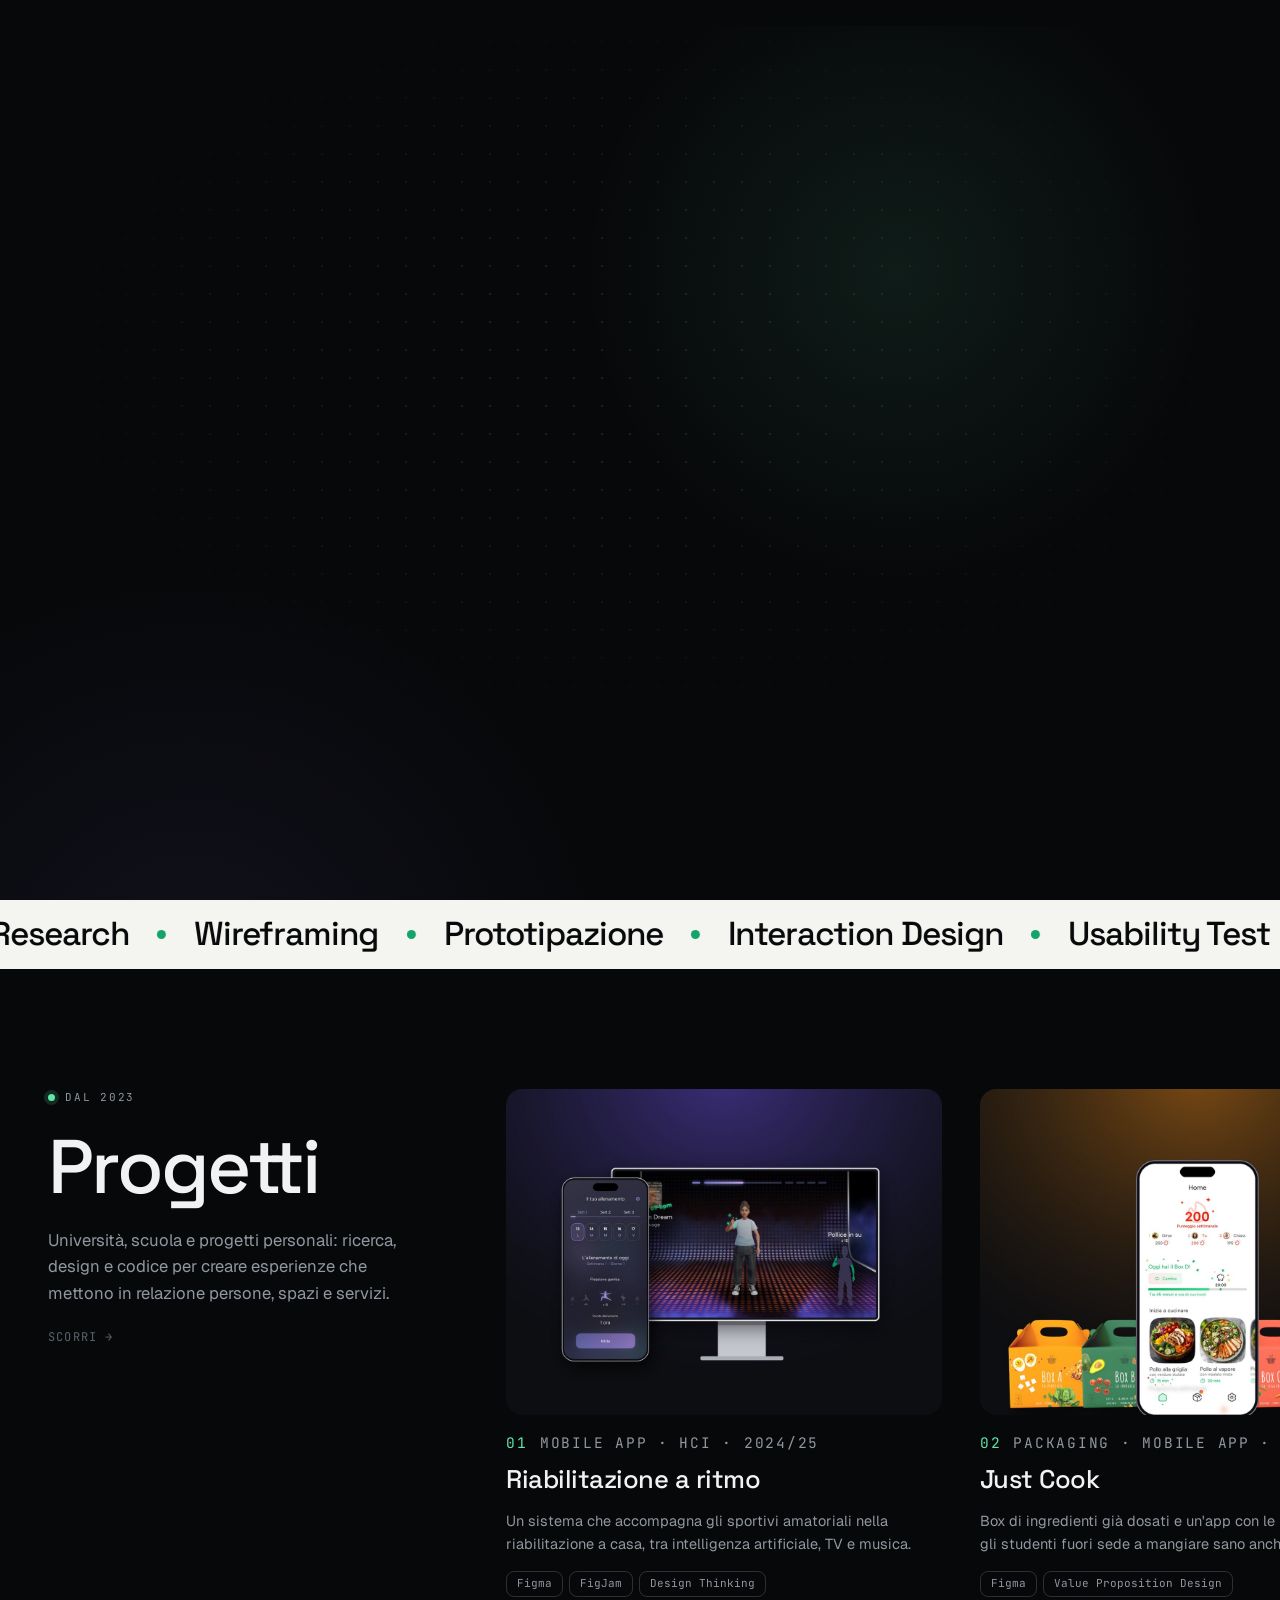
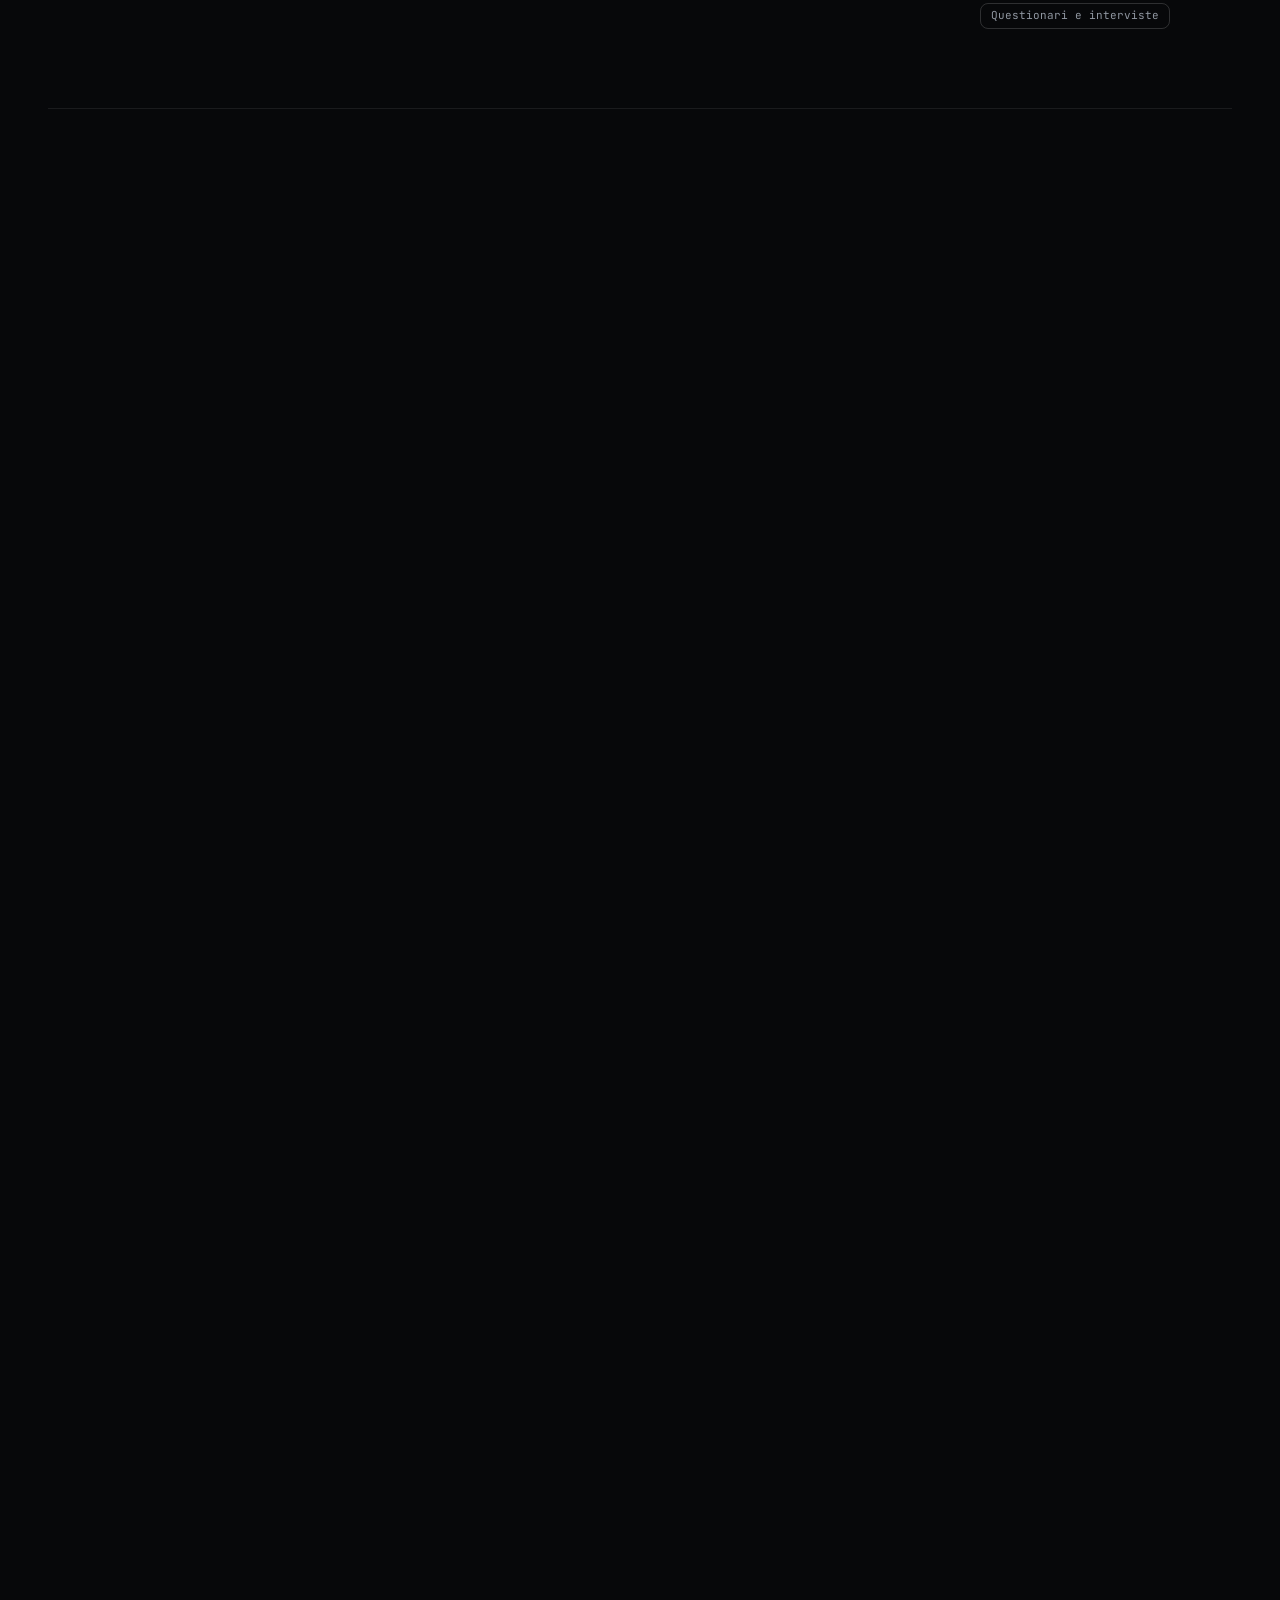
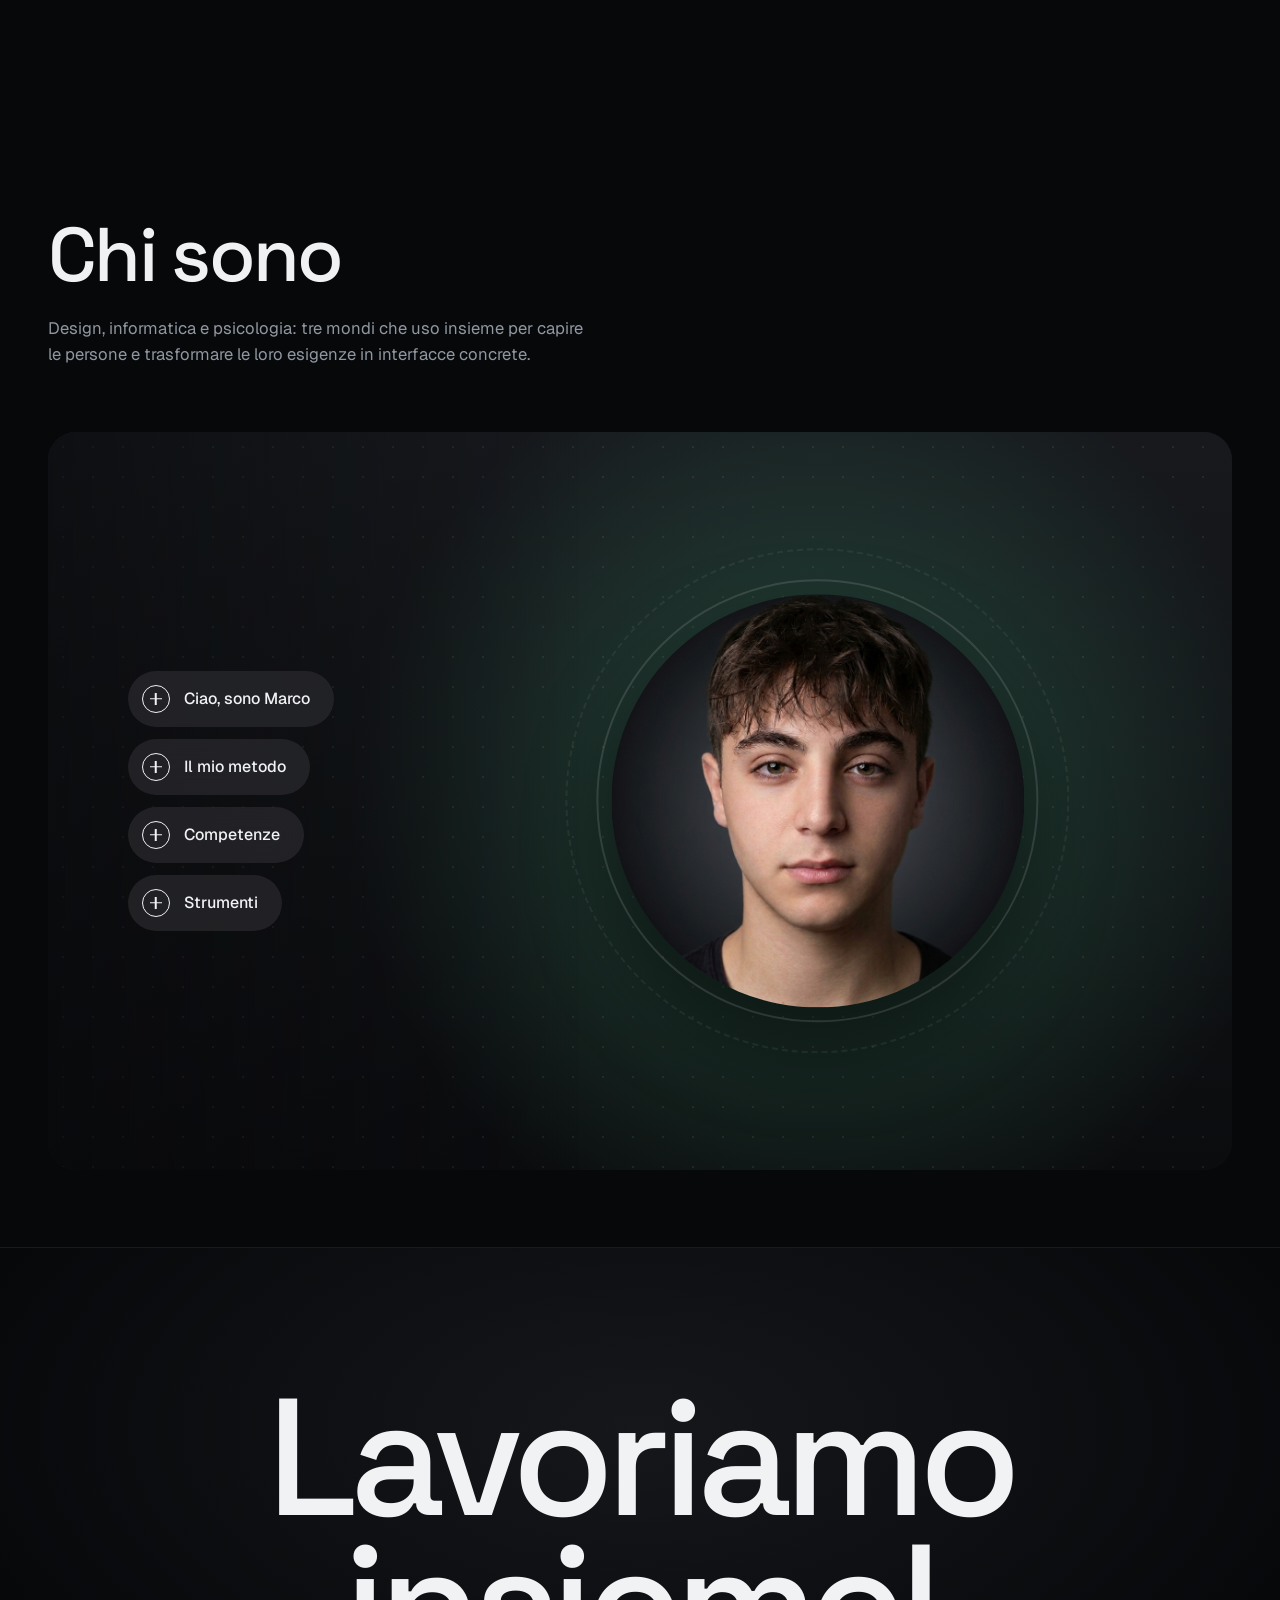
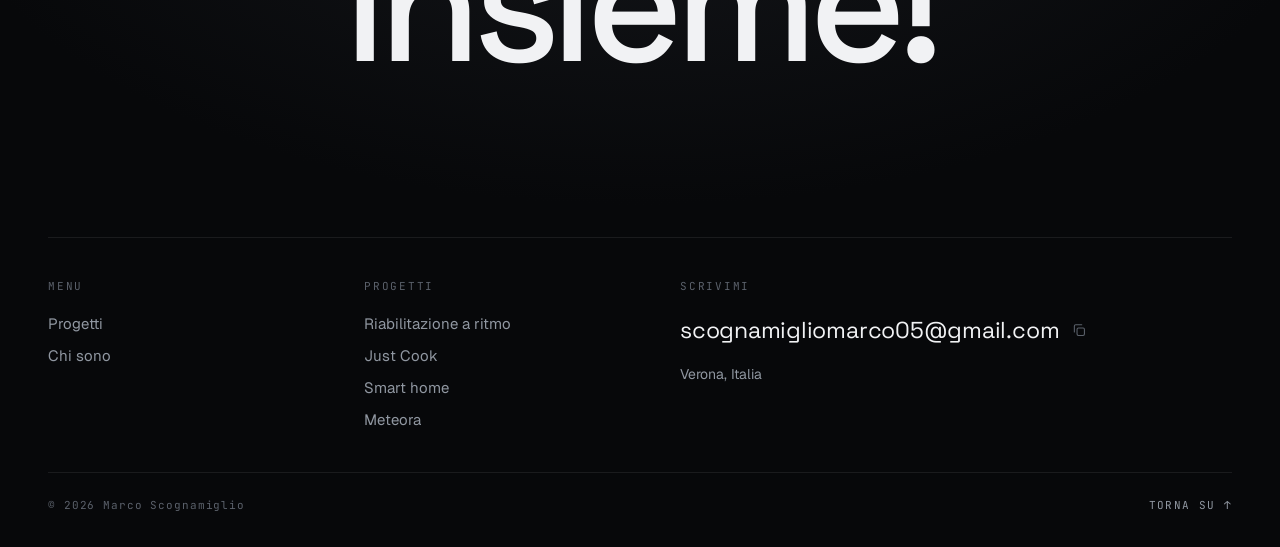
==== commit 572a358f: "Link senza .html per evitare i reindirizzamenti di Cloudflare Co-Authored-By: Claude Opus 5.5 <norep" ====
--- a/index.html
+++ b/index.html
@@ -11,7 +11,7 @@
   <link rel="preconnect" href="https://fonts.googleapis.com">
   <link rel="preconnect" href="https://fonts.gstatic.com" crossorigin>
   <link href="https://fonts.googleapis.com/css2?family=Geist:wght@300;400;500;600&family=JetBrains+Mono:wght@400;500;700&family=Space+Grotesk:wght@400;500;600;700&display=swap" rel="stylesheet">
-  <link rel="stylesheet" href="css/style.css?v=2026-10-05.17">
+  <link rel="stylesheet" href="css/style.css?v=2026-10-07.1">
   <script>document.documentElement.classList.add('js');</script>
 </head>
 <body data-page="home">
@@ -111,10 +111,10 @@
   <script src="js/vendor/gsap.min.js"></script>
   <script src="js/vendor/ScrollTrigger.min.js"></script>
   <script src="js/vendor/lenis.min.js"></script>
-  <script src="js/data.js?v=2026-10-05.17"></script>
-  <script src="js/i18n.js?v=2026-10-05.17"></script>
-  <script src="js/main.js?v=2026-10-05.17"></script>
-  <script src="js/viewer.js?v=2026-10-05.17"></script>
-  <script src="js/home.js?v=2026-10-05.17"></script>
+  <script src="js/data.js?v=2026-10-07.1"></script>
+  <script src="js/i18n.js?v=2026-10-07.1"></script>
+  <script src="js/main.js?v=2026-10-07.1"></script>
+  <script src="js/viewer.js?v=2026-10-07.1"></script>
+  <script src="js/home.js?v=2026-10-07.1"></script>
 </body>
 </html>
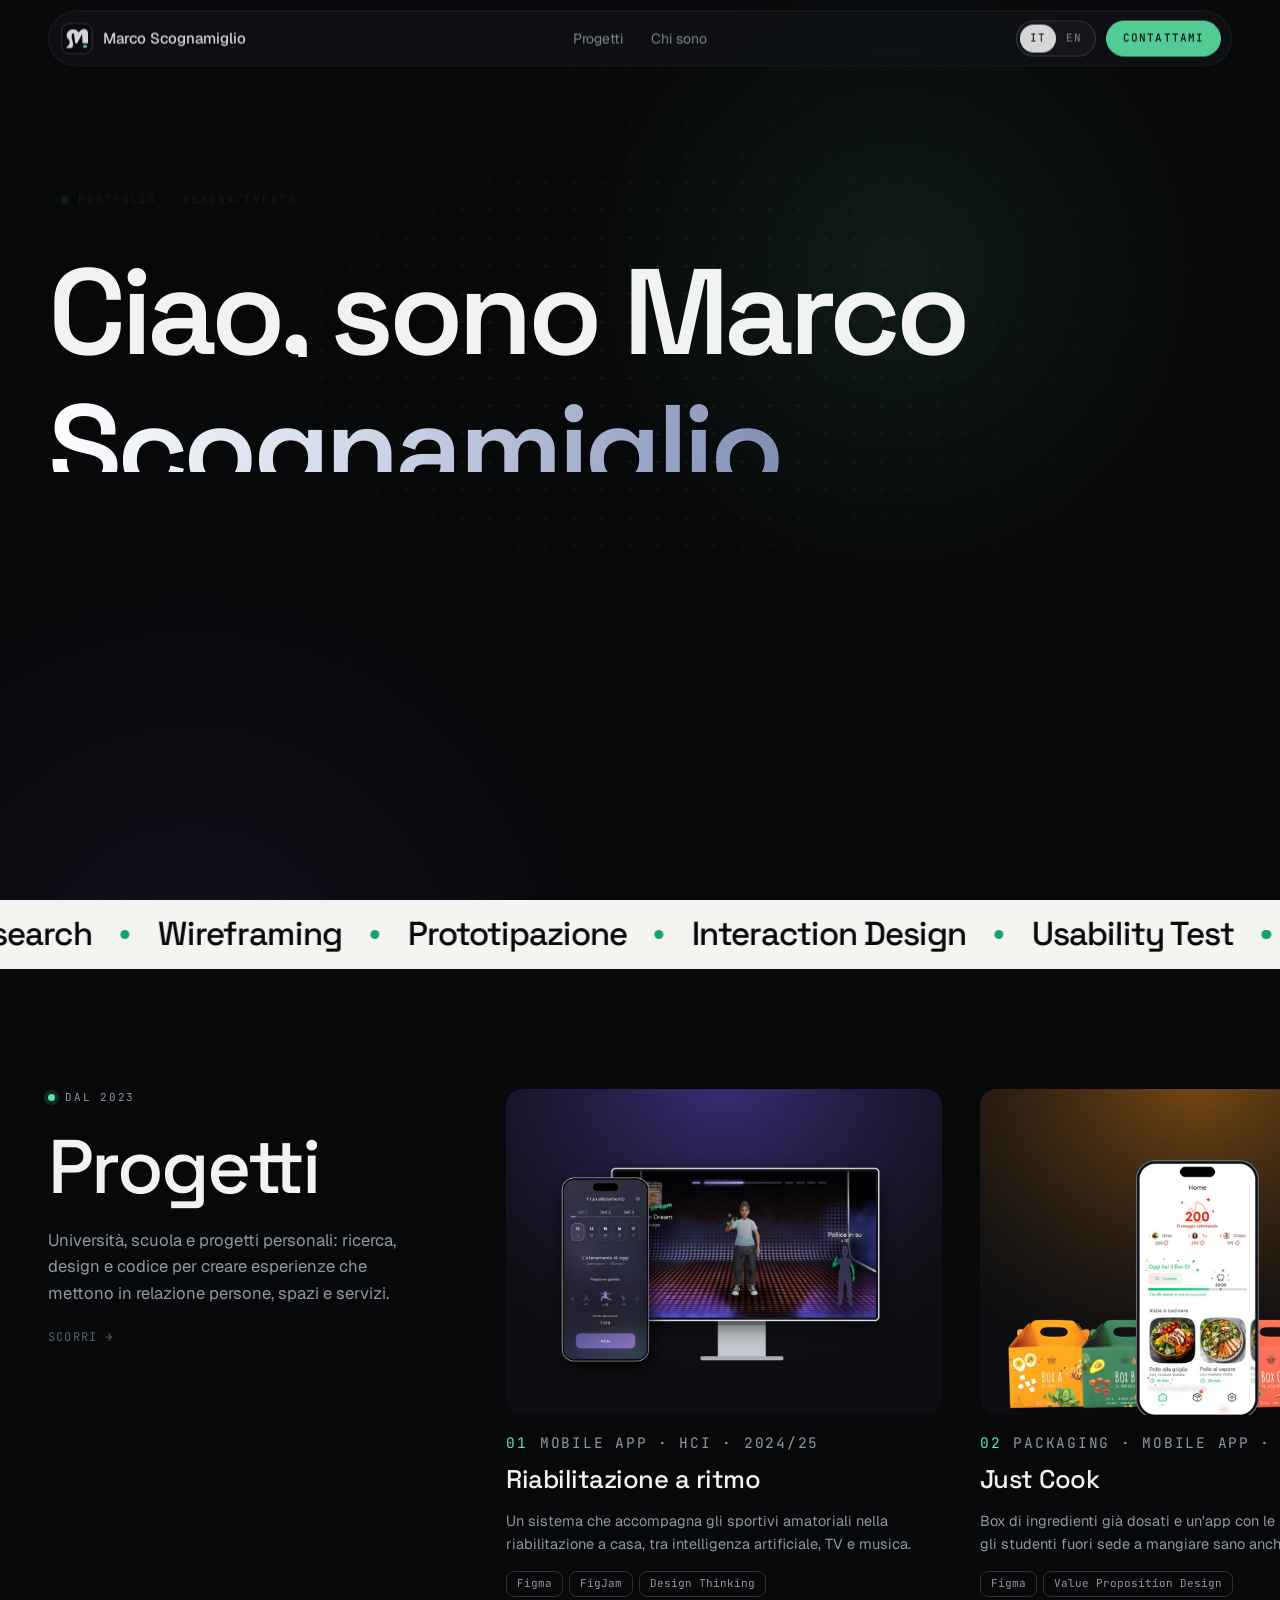
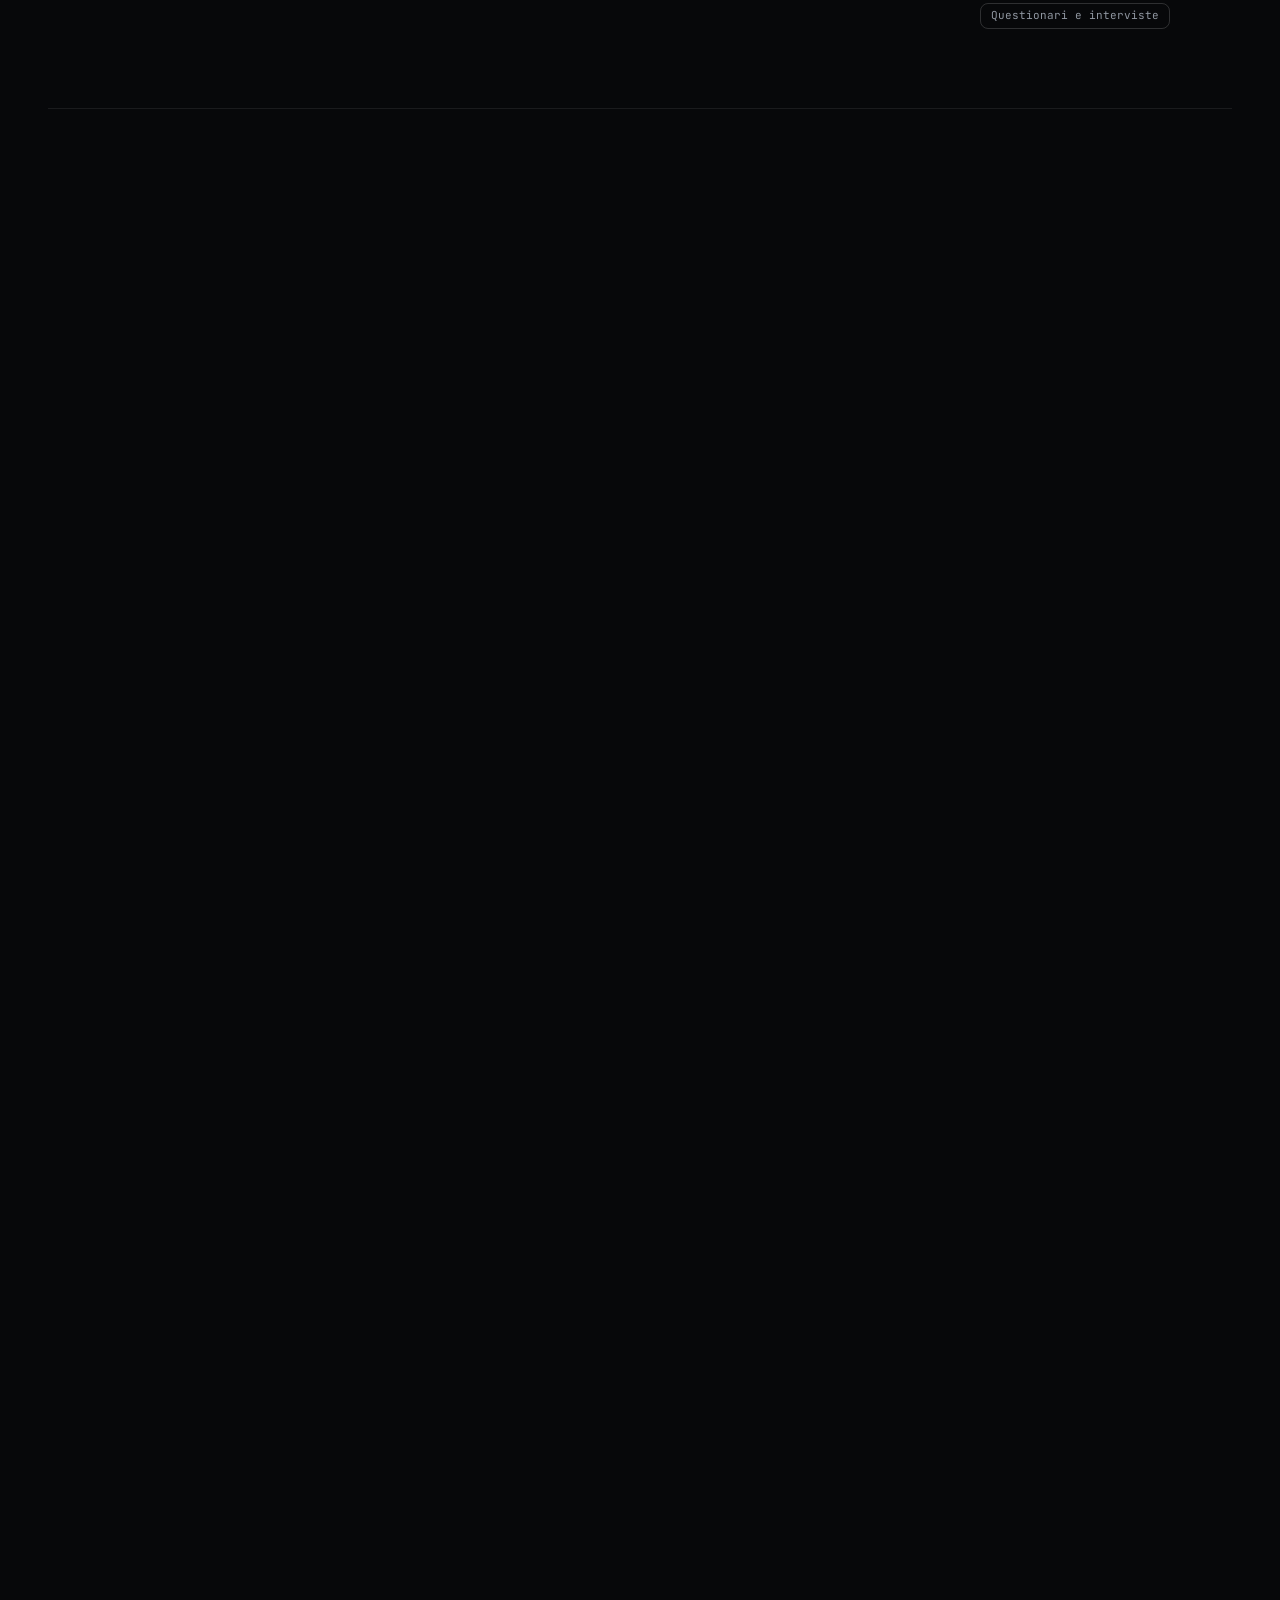
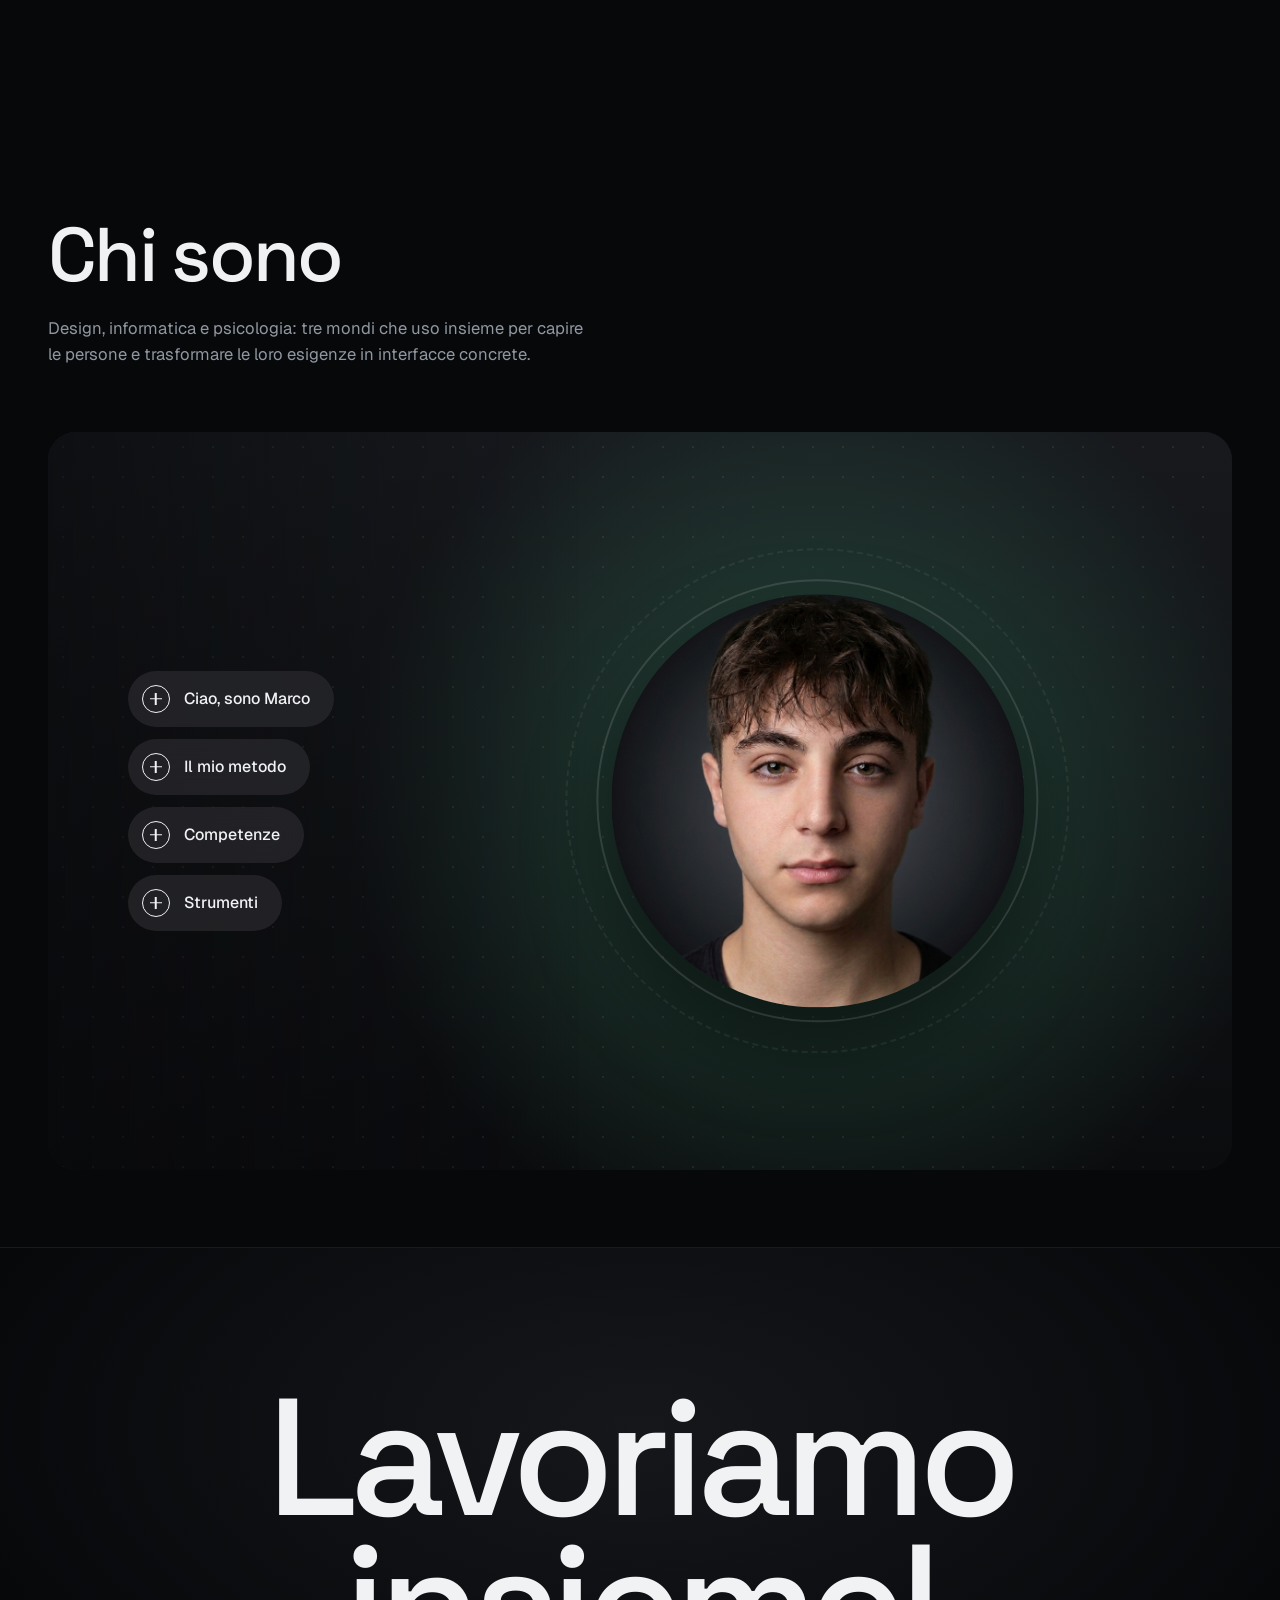
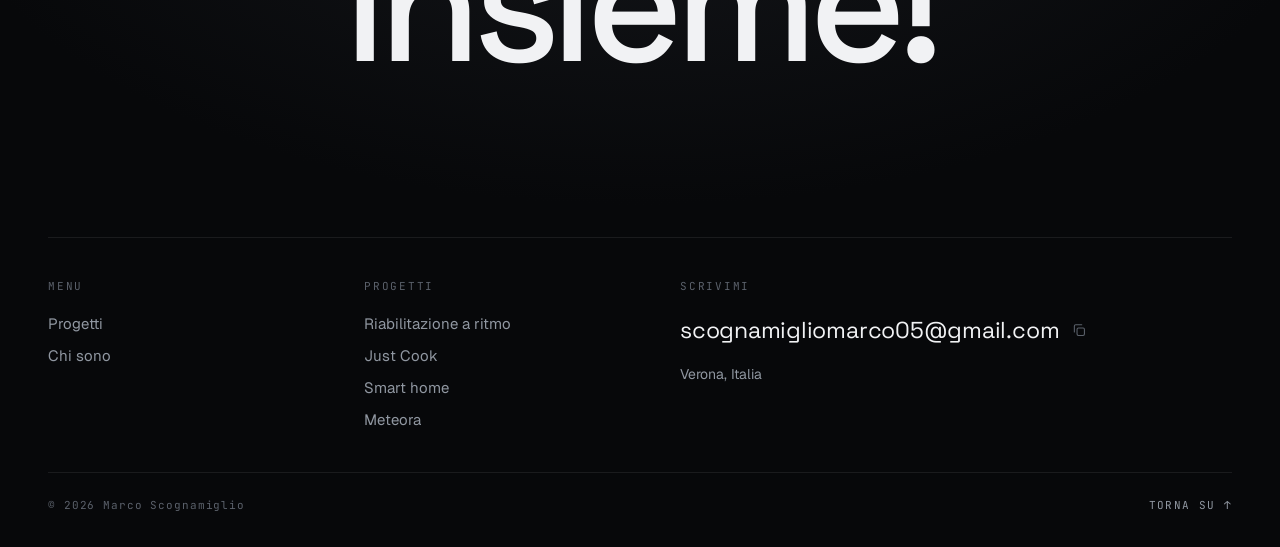
==== commit c0d5237a: "SEO: sitemap, robots.txt, canonical, Open Graph e dati strutturati Co-Authored-By: Claude Opus 5.5 <" ====
--- a/index.html
+++ b/index.html
@@ -5,13 +5,26 @@
   <meta name="viewport" content="width=device-width, initial-scale=1">
   <title>Marco Scognamiglio — Portfolio</title>
   <meta name="description" content="Portfolio di Marco Scognamiglio, studente di Interfacce e Tecnologie della Comunicazione all'Università di Trento. UX/UI design, interaction design e front-end.">
+  <link rel="canonical" href="https://scognamigliomarco.com/">
+  <meta property="og:type" content="website">
+  <meta property="og:site_name" content="Marco Scognamiglio">
+  <meta property="og:title" content="Marco Scognamiglio — Portfolio">
+  <meta property="og:description" content="UX/UI Designer: interfacce digitali chiare, accessibili e umane. Progetti, metodo e contatti.">
+  <meta property="og:url" content="https://scognamigliomarco.com/">
+  <meta property="og:locale" content="it_IT">
+  <script type="application/ld+json">
+  {"@context": "https://schema.org", "@type": "Person", "name": "Marco Scognamiglio", "jobTitle": "UX/UI Designer",
+   "url": "https://scognamigliomarco.com/", "email": "mailto:scognamigliomarco05@gmail.com",
+   "address": {"@type": "PostalAddress", "addressLocality": "Verona", "addressCountry": "IT"},
+   "affiliation": {"@type": "CollegeOrUniversity", "name": "Università di Trento"}}
+  </script>
   <meta name="theme-color" content="#07080a">
   <meta name="color-scheme" content="dark">
   <link rel="icon" href="assets/favicon.svg?v=3" type="image/svg+xml">
   <link rel="preconnect" href="https://fonts.googleapis.com">
   <link rel="preconnect" href="https://fonts.gstatic.com" crossorigin>
   <link href="https://fonts.googleapis.com/css2?family=Geist:wght@300;400;500;600&family=JetBrains+Mono:wght@400;500;700&family=Space+Grotesk:wght@400;500;600;700&display=swap" rel="stylesheet">
-  <link rel="stylesheet" href="css/style.css?v=2026-10-07.1">
+  <link rel="stylesheet" href="css/style.css?v=2026-10-07.2">
   <script>document.documentElement.classList.add('js');</script>
 </head>
 <body data-page="home">
@@ -111,10 +124,10 @@
   <script src="js/vendor/gsap.min.js"></script>
   <script src="js/vendor/ScrollTrigger.min.js"></script>
   <script src="js/vendor/lenis.min.js"></script>
-  <script src="js/data.js?v=2026-10-07.1"></script>
-  <script src="js/i18n.js?v=2026-10-07.1"></script>
-  <script src="js/main.js?v=2026-10-07.1"></script>
-  <script src="js/viewer.js?v=2026-10-07.1"></script>
-  <script src="js/home.js?v=2026-10-07.1"></script>
+  <script src="js/data.js?v=2026-10-07.2"></script>
+  <script src="js/i18n.js?v=2026-10-07.2"></script>
+  <script src="js/main.js?v=2026-10-07.2"></script>
+  <script src="js/viewer.js?v=2026-10-07.2"></script>
+  <script src="js/home.js?v=2026-10-07.2"></script>
 </body>
 </html>
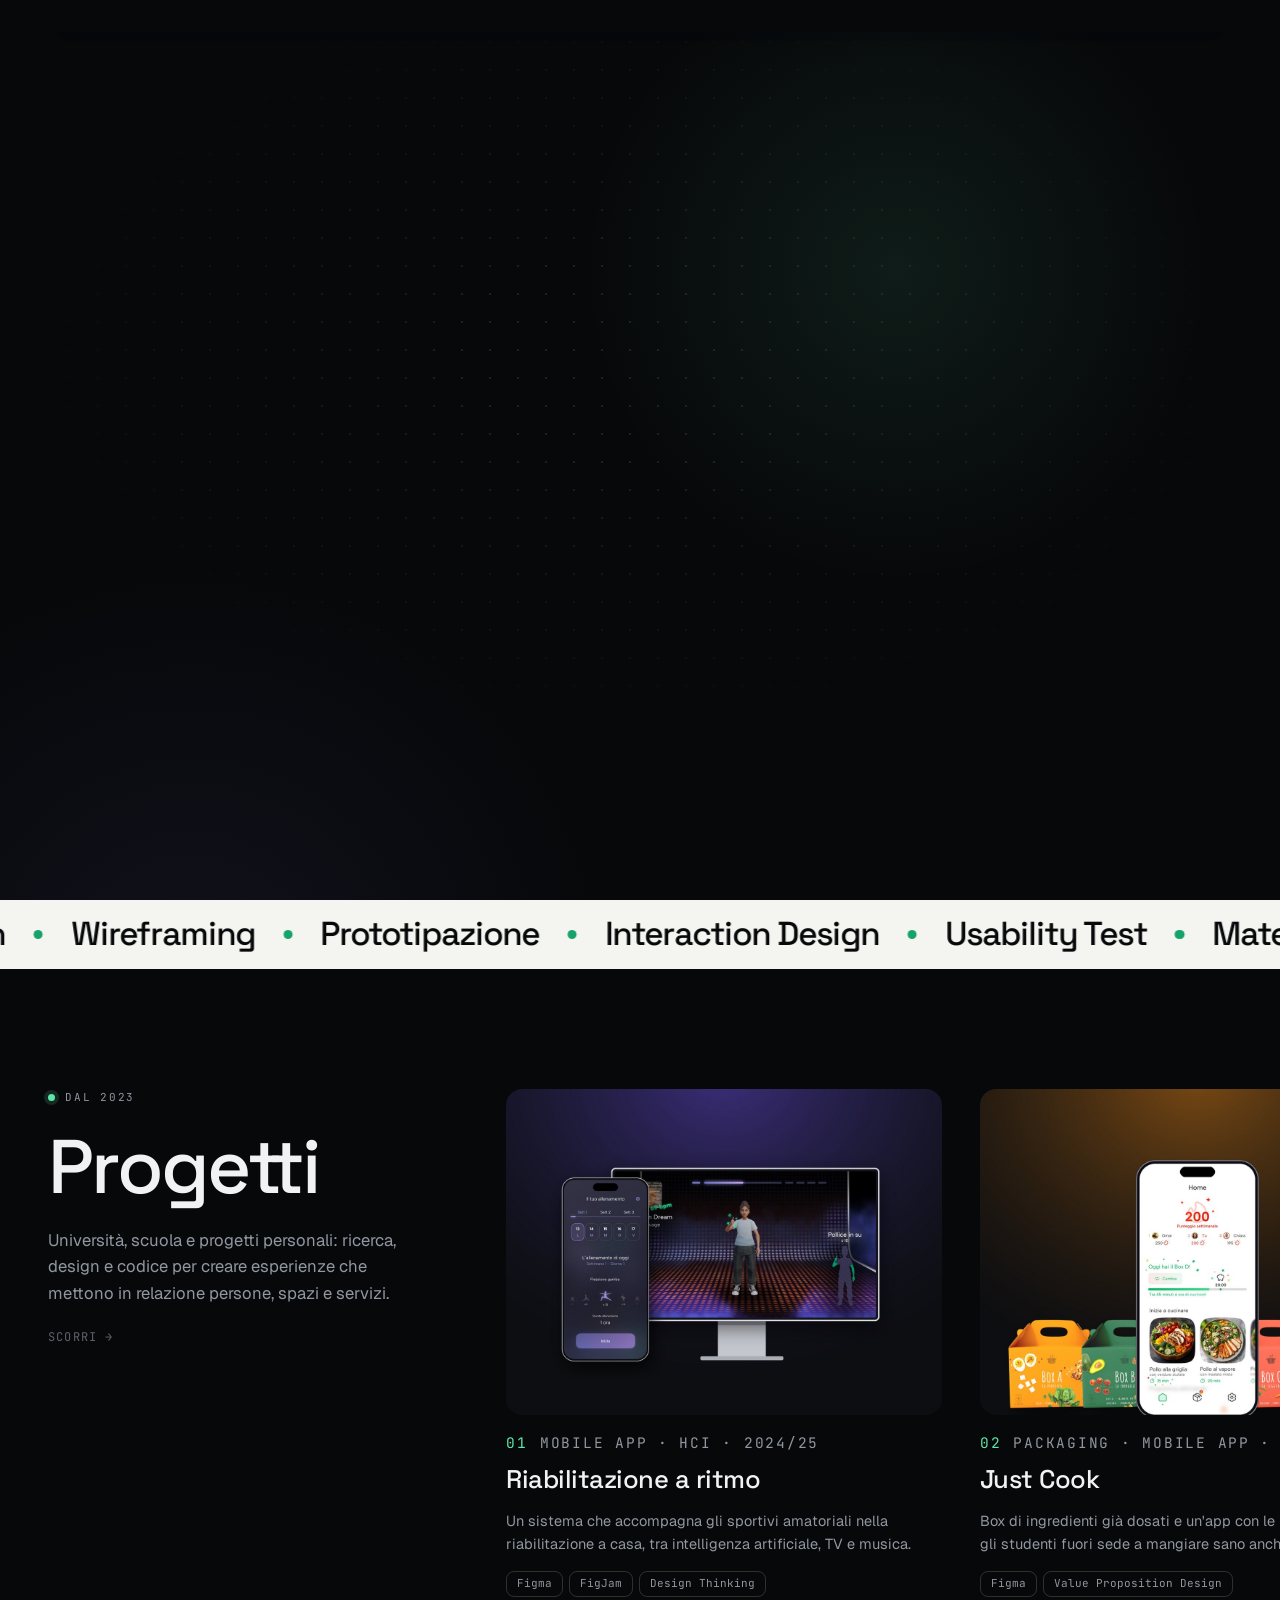
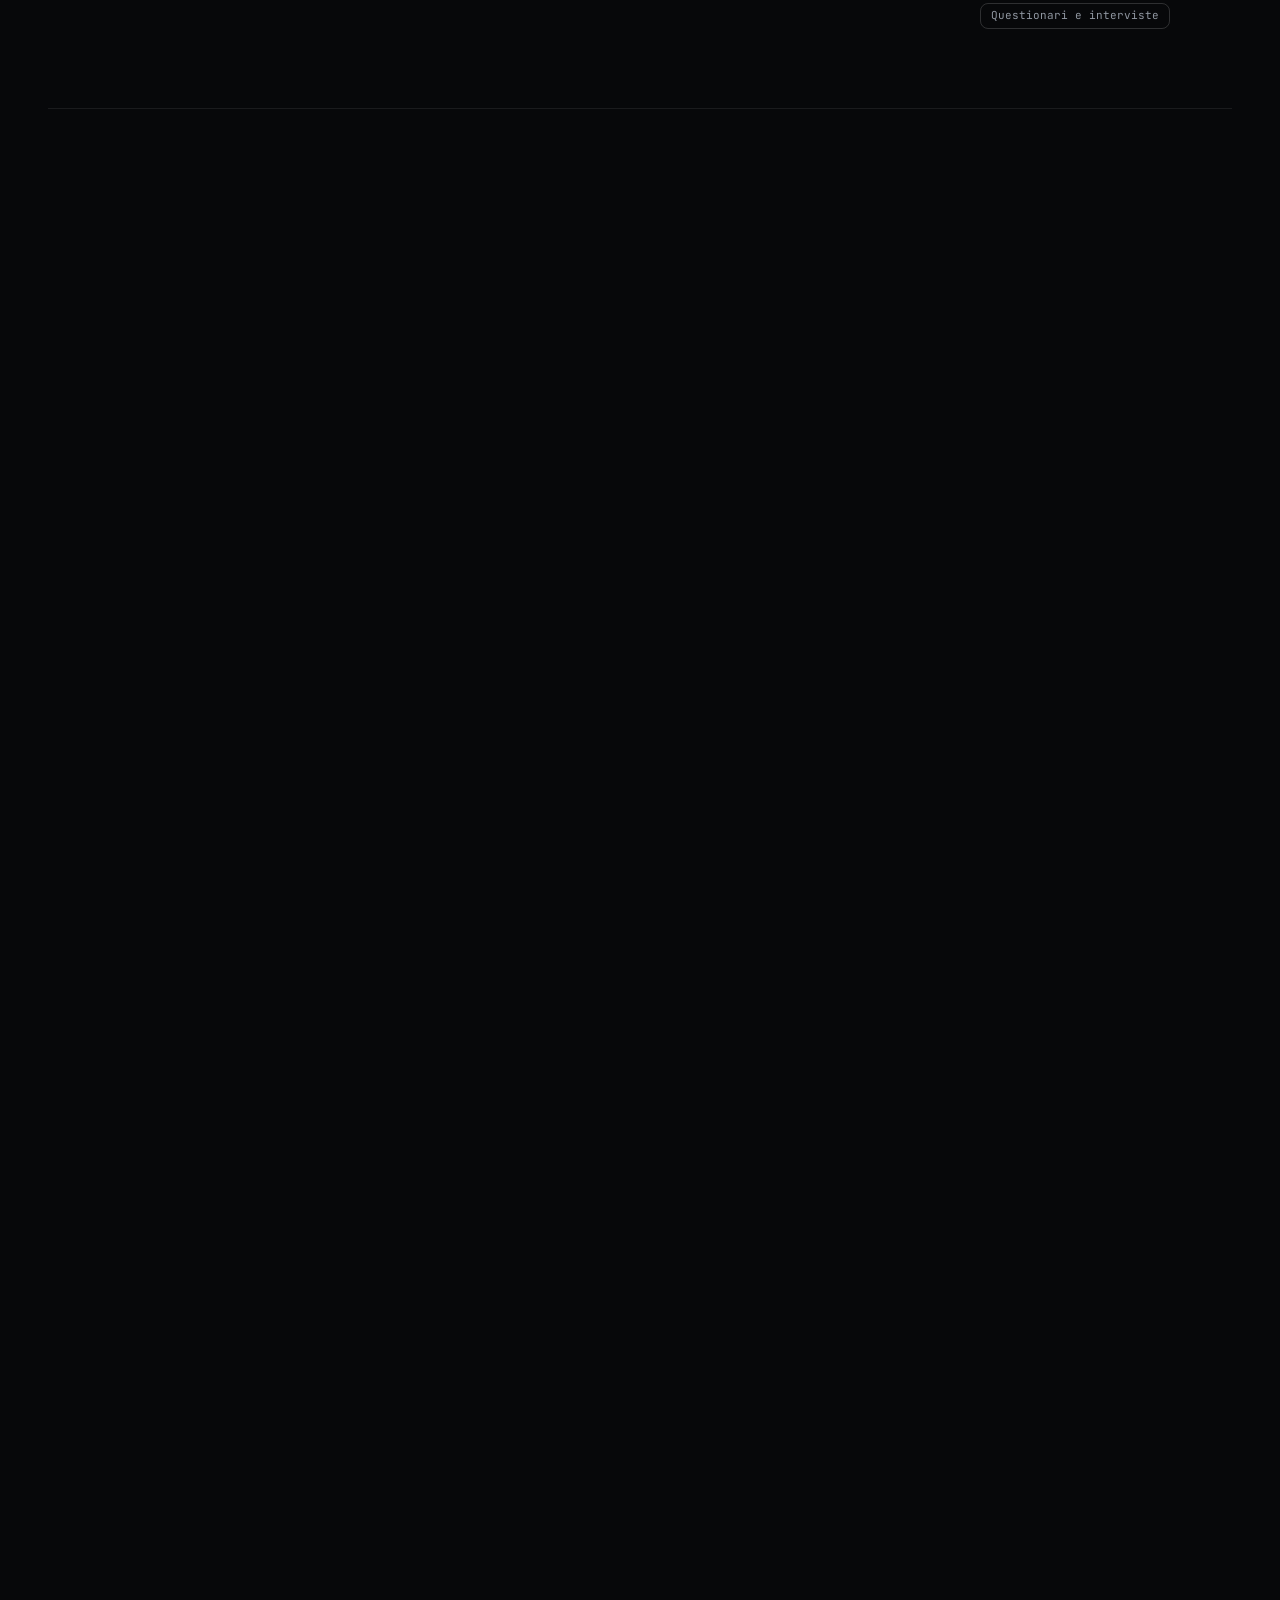
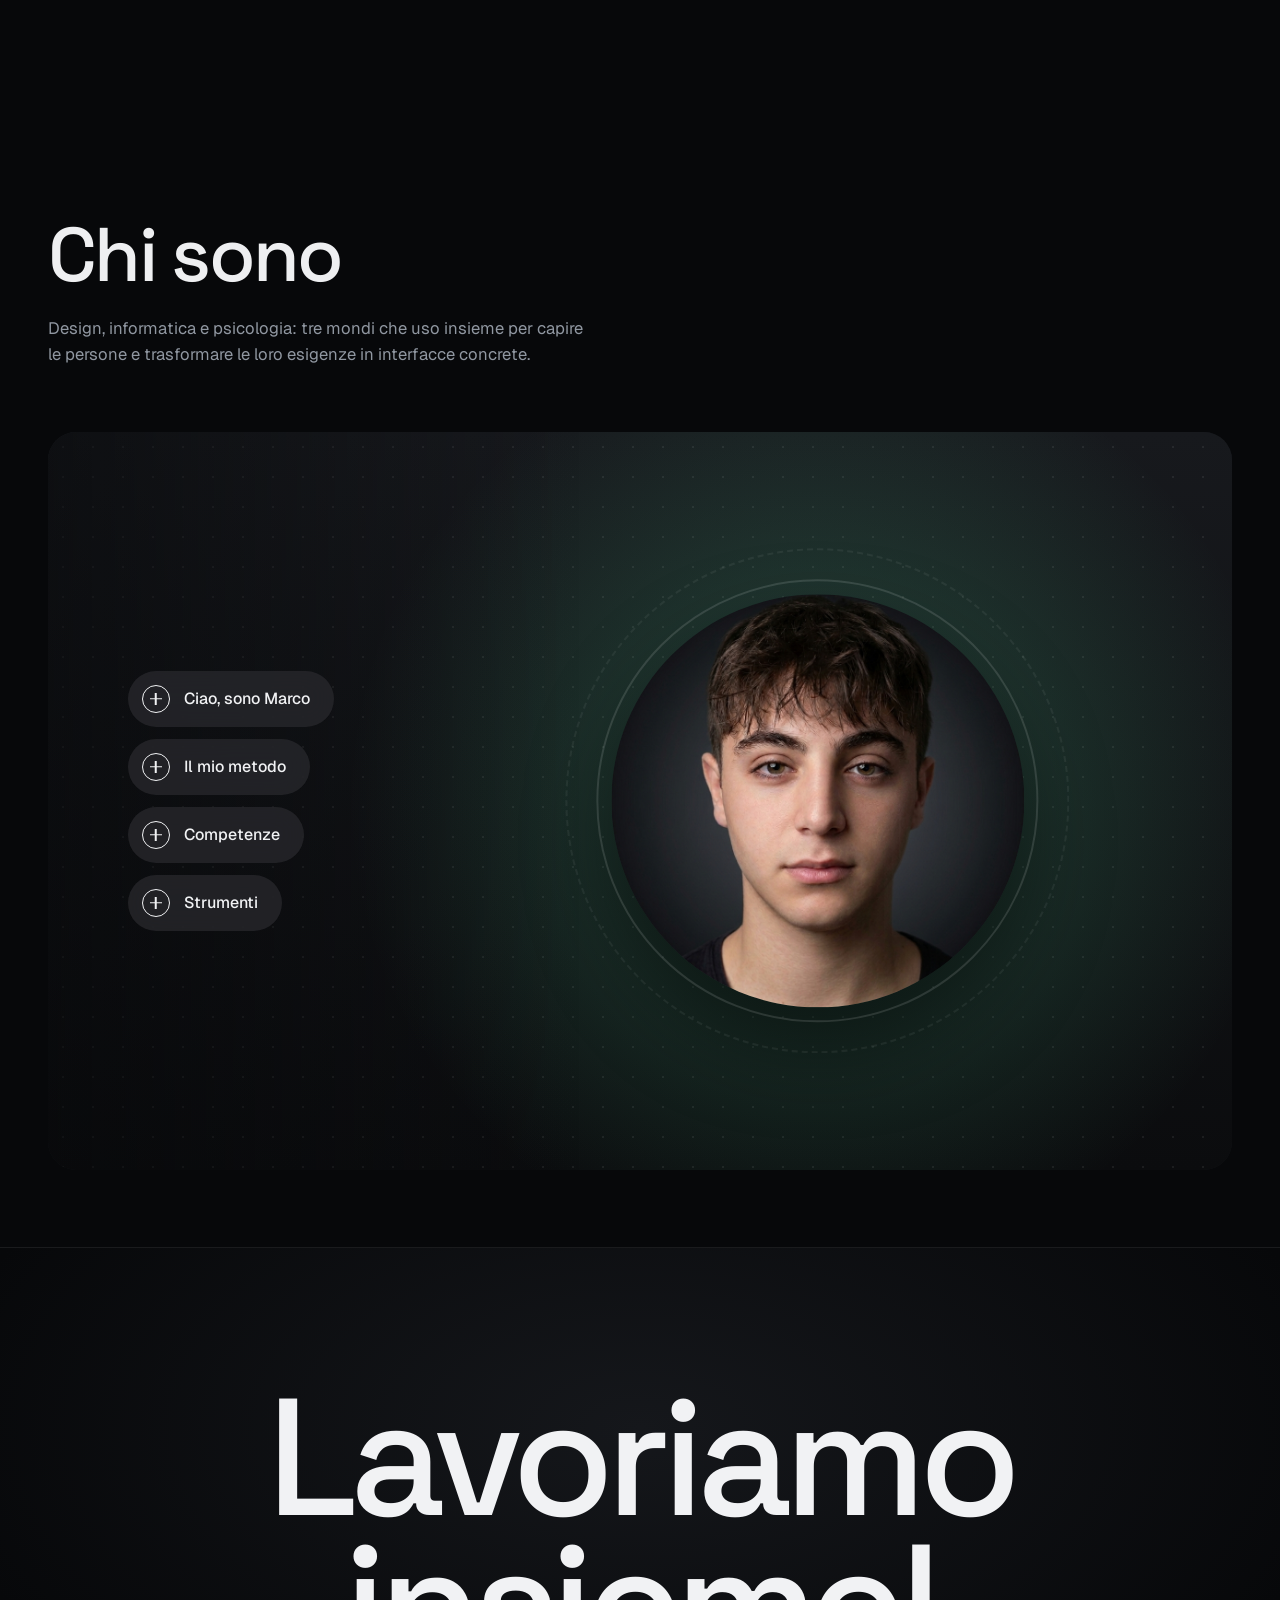
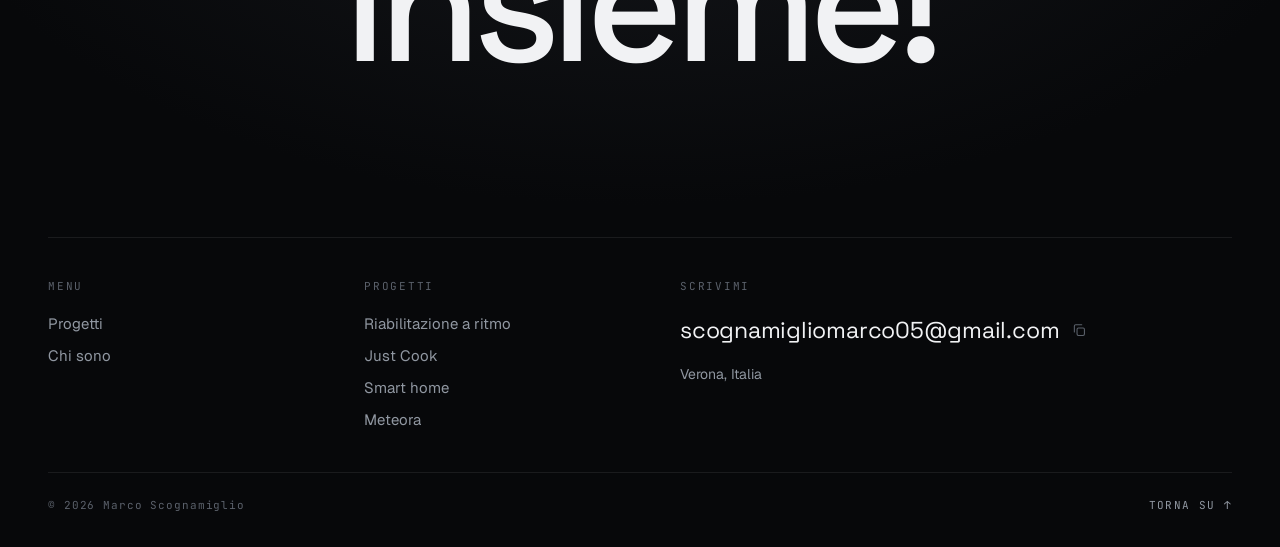
==== commit ec6d0289: "Immagine di anteprima per i link condivisi Co-Authored-By: Claude Opus 5.5 <noreply@anthropic.com>" ====
--- a/index.html
+++ b/index.html
@@ -18,6 +18,11 @@
    "address": {"@type": "PostalAddress", "addressLocality": "Verona", "addressCountry": "IT"},
    "affiliation": {"@type": "CollegeOrUniversity", "name": "Università di Trento"}}
   </script>
+  <meta property="og:image" content="https://scognamigliomarco.com/assets/og-image.jpg">
+  <meta property="og:image:width" content="1200">
+  <meta property="og:image:height" content="630">
+  <meta property="og:image:alt" content="Marco Scognamiglio, UX/UI Designer: anteprima del portfolio">
+  <meta name="twitter:card" content="summary_large_image">
   <meta name="theme-color" content="#07080a">
   <meta name="color-scheme" content="dark">
   <link rel="icon" href="assets/favicon.svg?v=3" type="image/svg+xml">
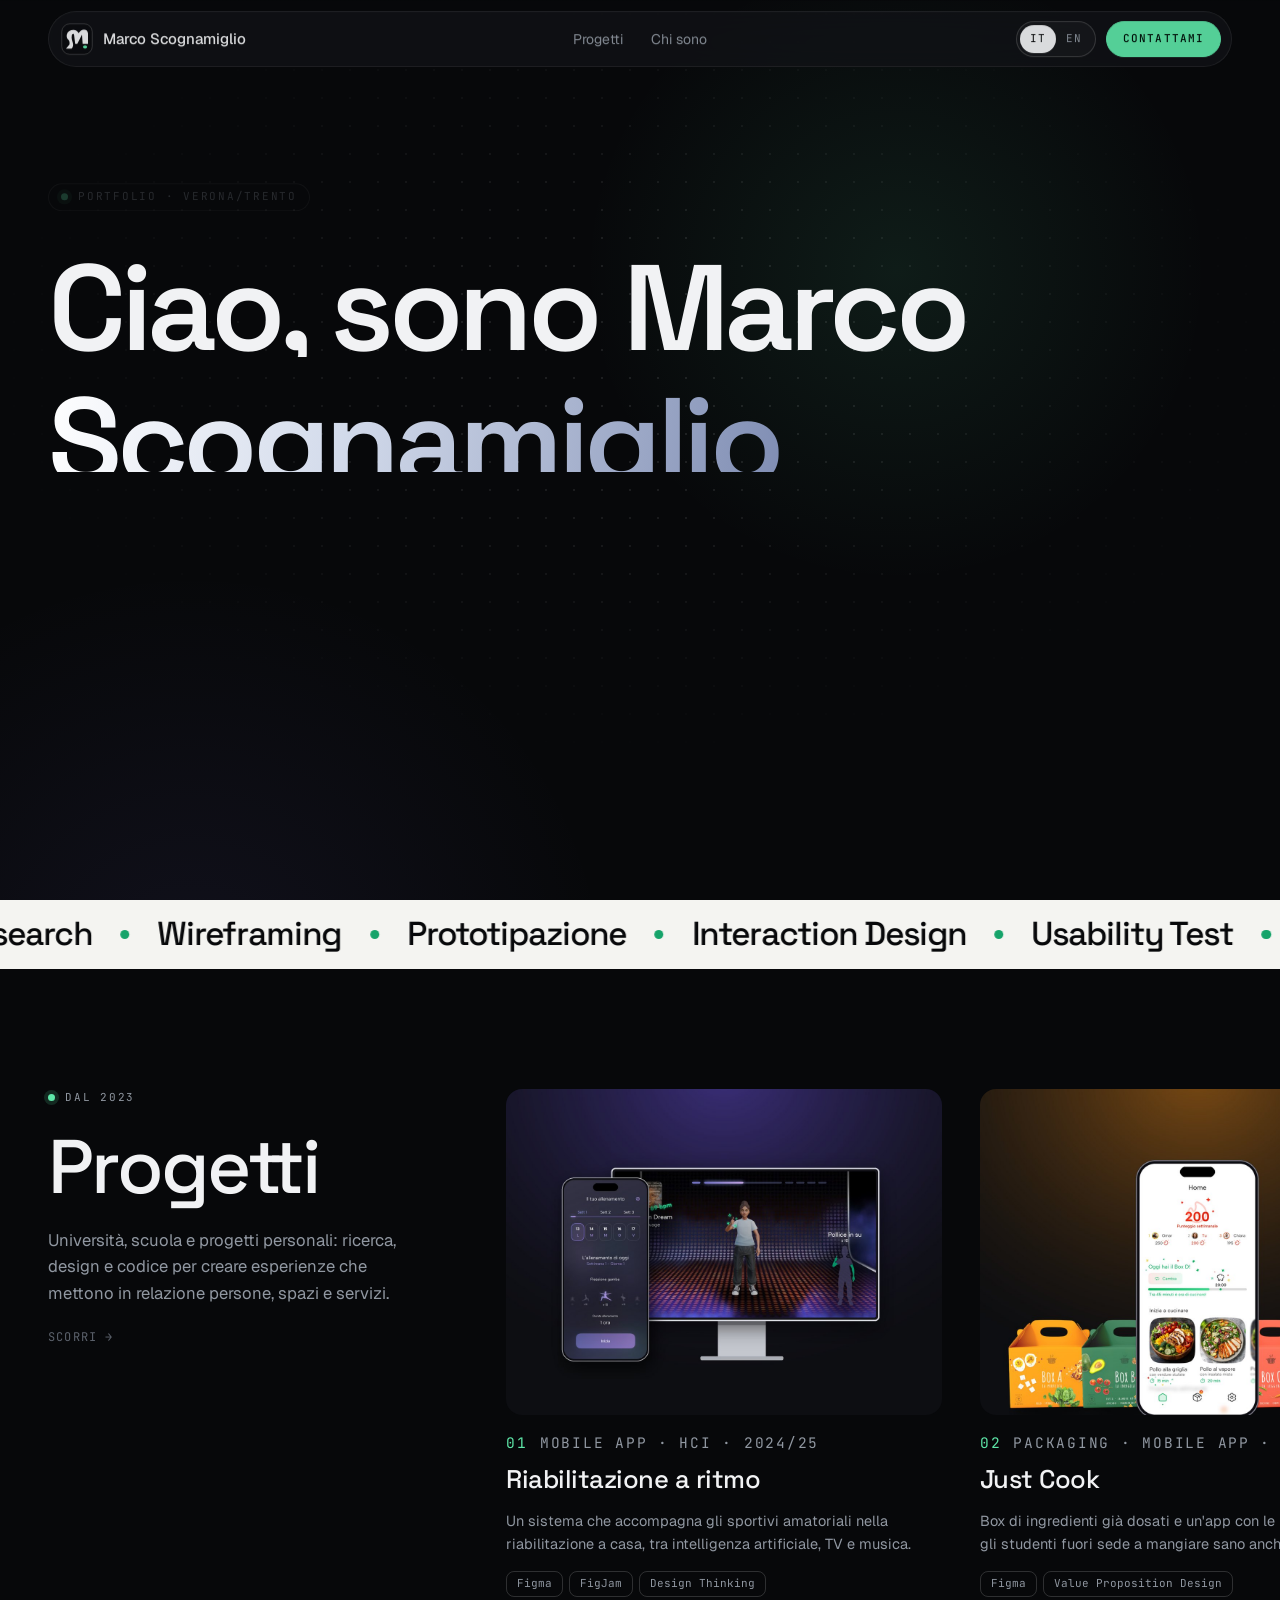
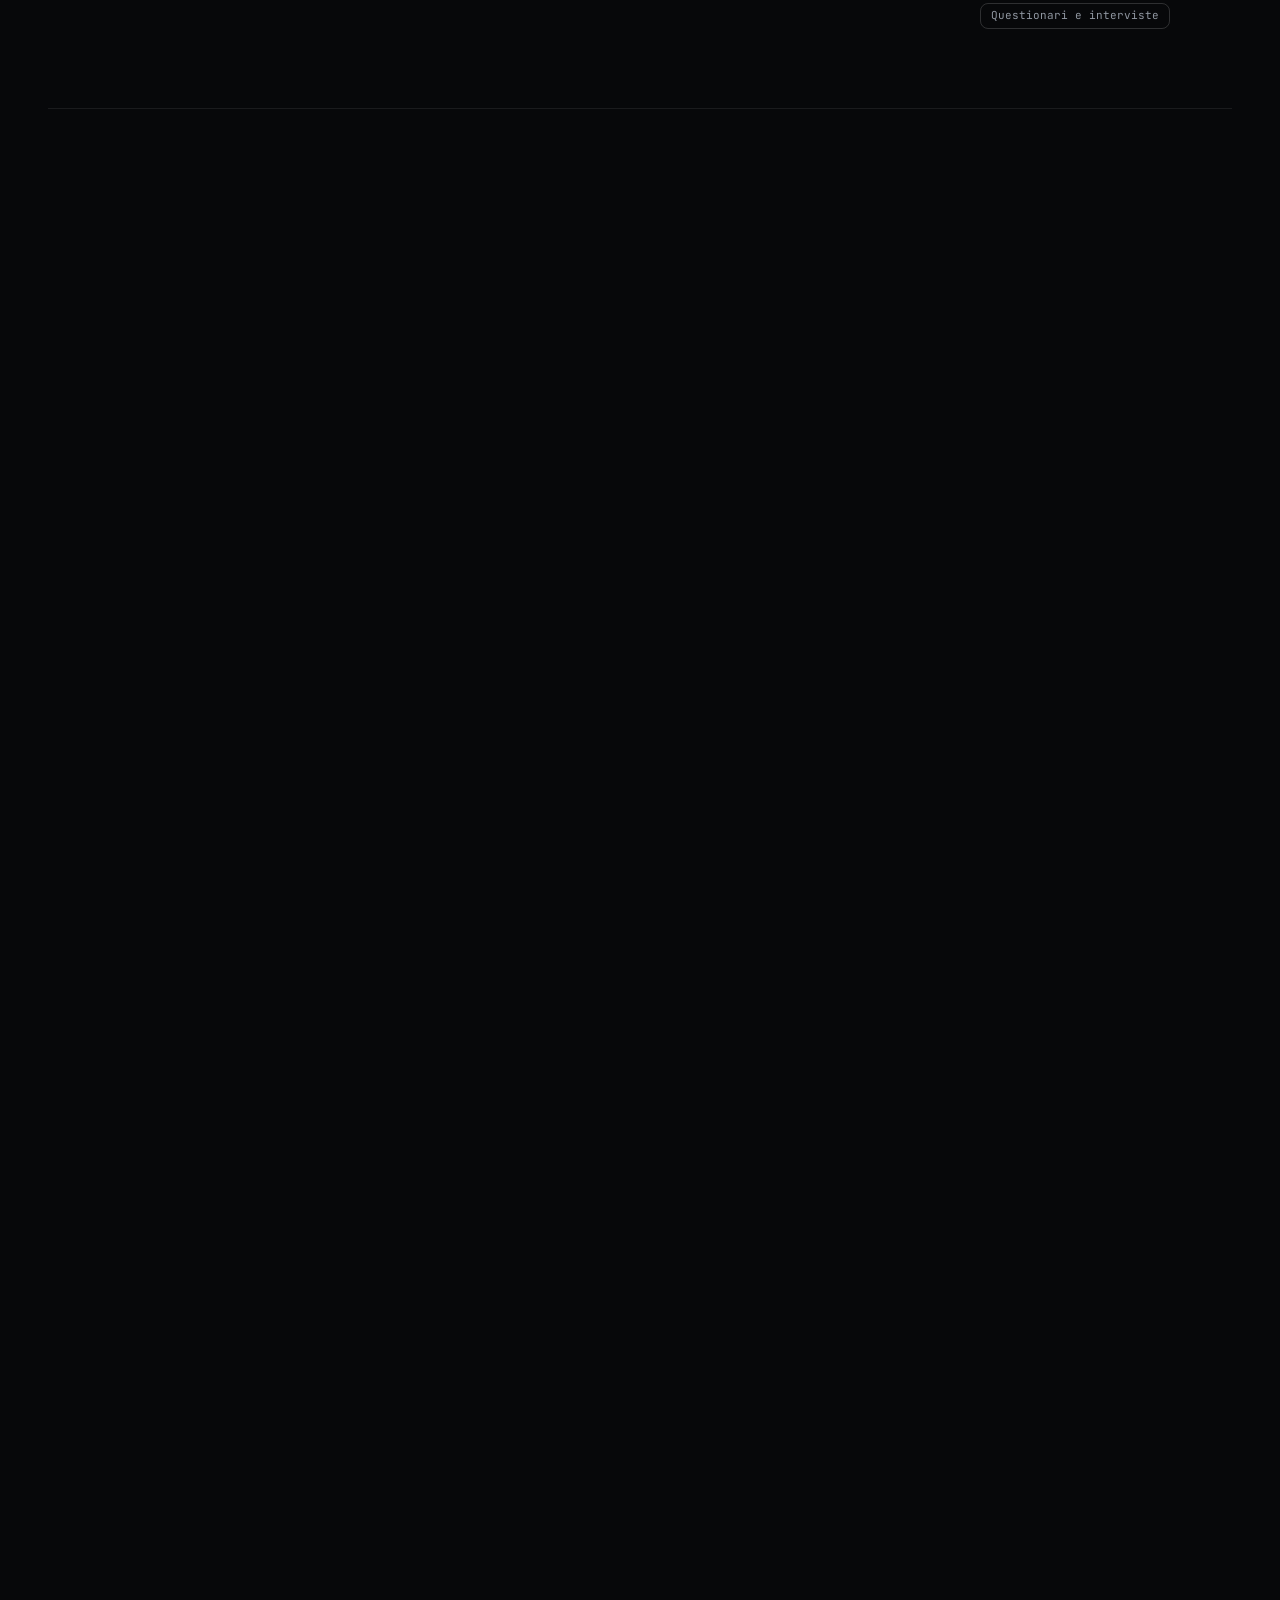
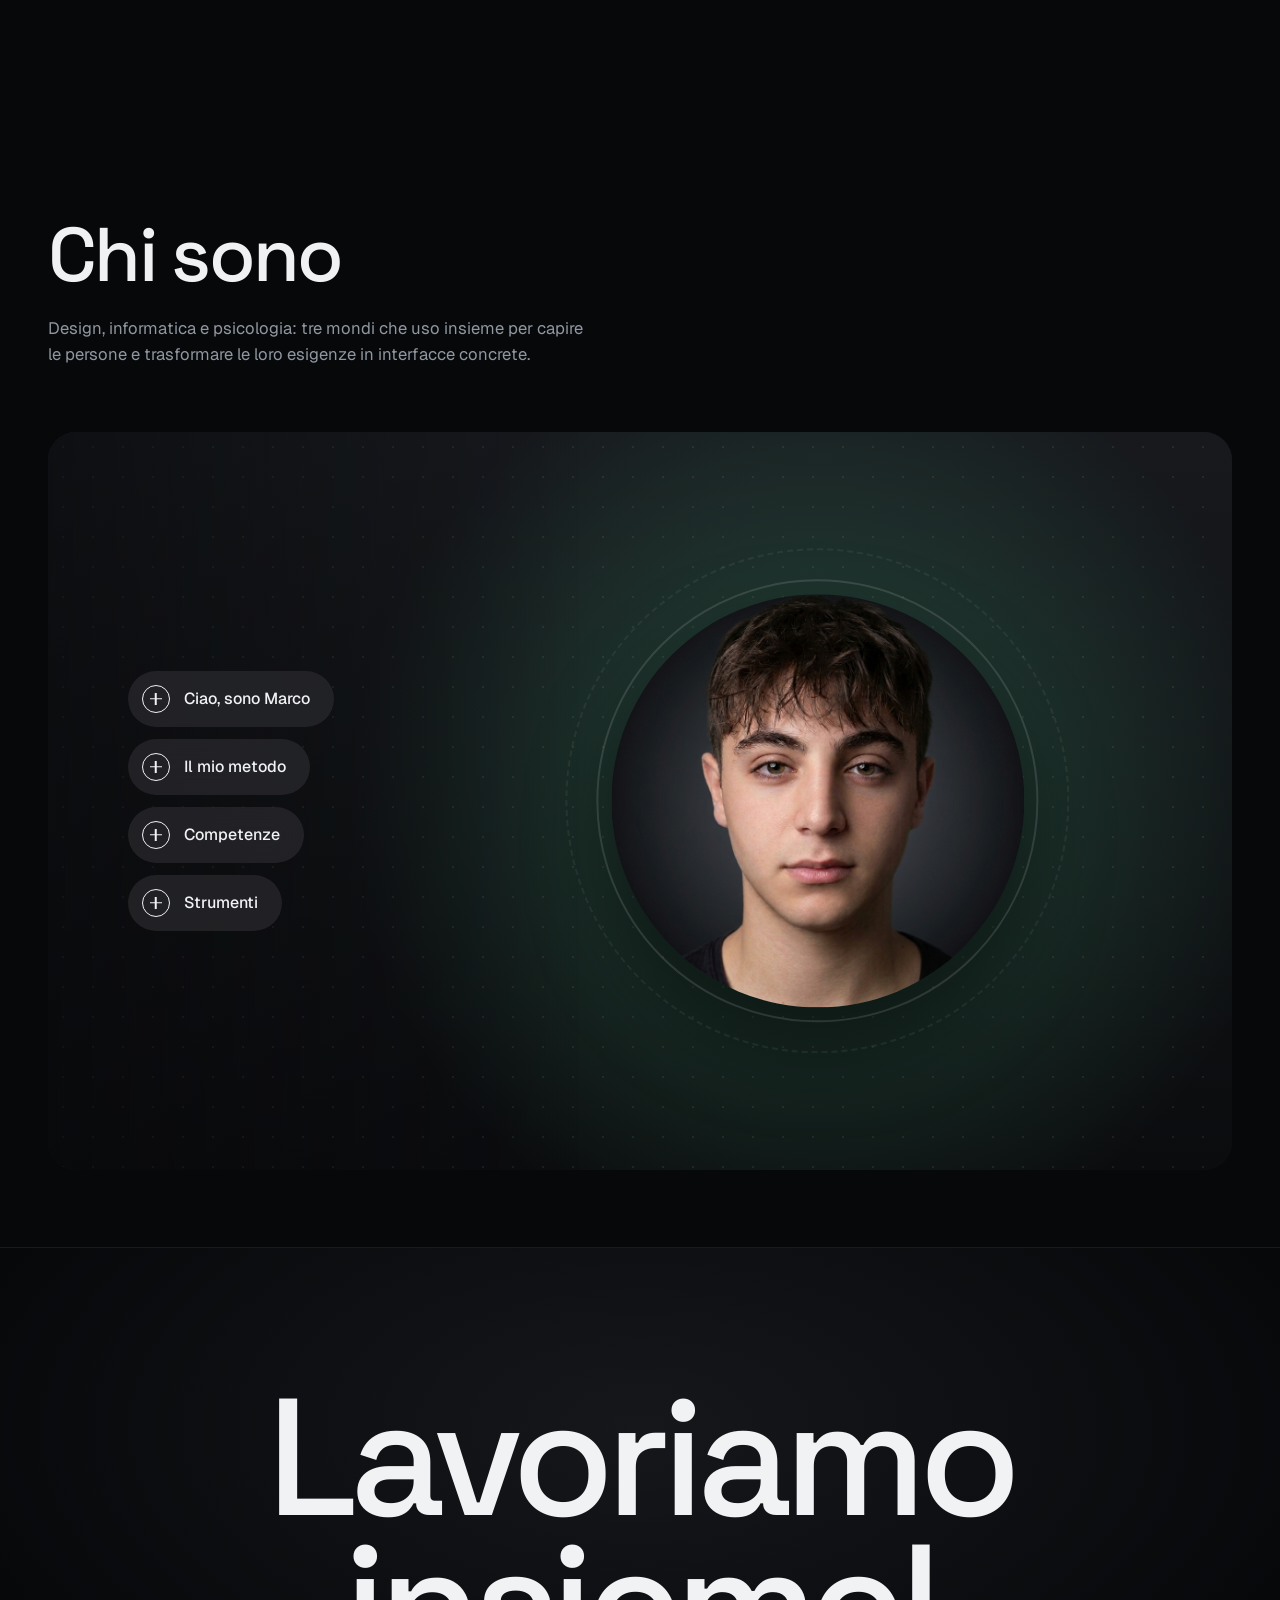
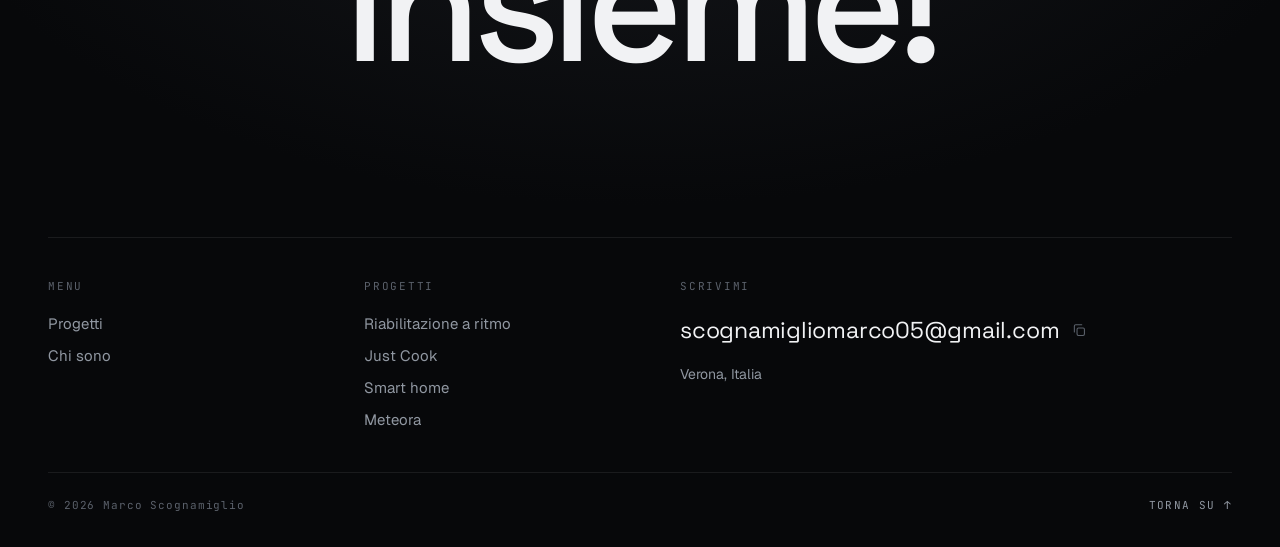
==== commit 67a18286: "Just Cook: tolti i volantini; revisione della traduzione inglese Co-Authored-By: Claude Opus 5.5 <no" ====
--- a/index.html
+++ b/index.html
@@ -29,7 +29,7 @@
   <link rel="preconnect" href="https://fonts.googleapis.com">
   <link rel="preconnect" href="https://fonts.gstatic.com" crossorigin>
   <link href="https://fonts.googleapis.com/css2?family=Geist:wght@300;400;500;600&family=JetBrains+Mono:wght@400;500;700&family=Space+Grotesk:wght@400;500;600;700&display=swap" rel="stylesheet">
-  <link rel="stylesheet" href="css/style.css?v=2026-10-07.2">
+  <link rel="stylesheet" href="css/style.css?v=2026-10-07.3">
   <script>document.documentElement.classList.add('js');</script>
 </head>
 <body data-page="home">
@@ -129,10 +129,10 @@
   <script src="js/vendor/gsap.min.js"></script>
   <script src="js/vendor/ScrollTrigger.min.js"></script>
   <script src="js/vendor/lenis.min.js"></script>
-  <script src="js/data.js?v=2026-10-07.2"></script>
-  <script src="js/i18n.js?v=2026-10-07.2"></script>
-  <script src="js/main.js?v=2026-10-07.2"></script>
-  <script src="js/viewer.js?v=2026-10-07.2"></script>
-  <script src="js/home.js?v=2026-10-07.2"></script>
+  <script src="js/data.js?v=2026-10-07.3"></script>
+  <script src="js/i18n.js?v=2026-10-07.3"></script>
+  <script src="js/main.js?v=2026-10-07.3"></script>
+  <script src="js/viewer.js?v=2026-10-07.3"></script>
+  <script src="js/home.js?v=2026-10-07.3"></script>
 </body>
 </html>
